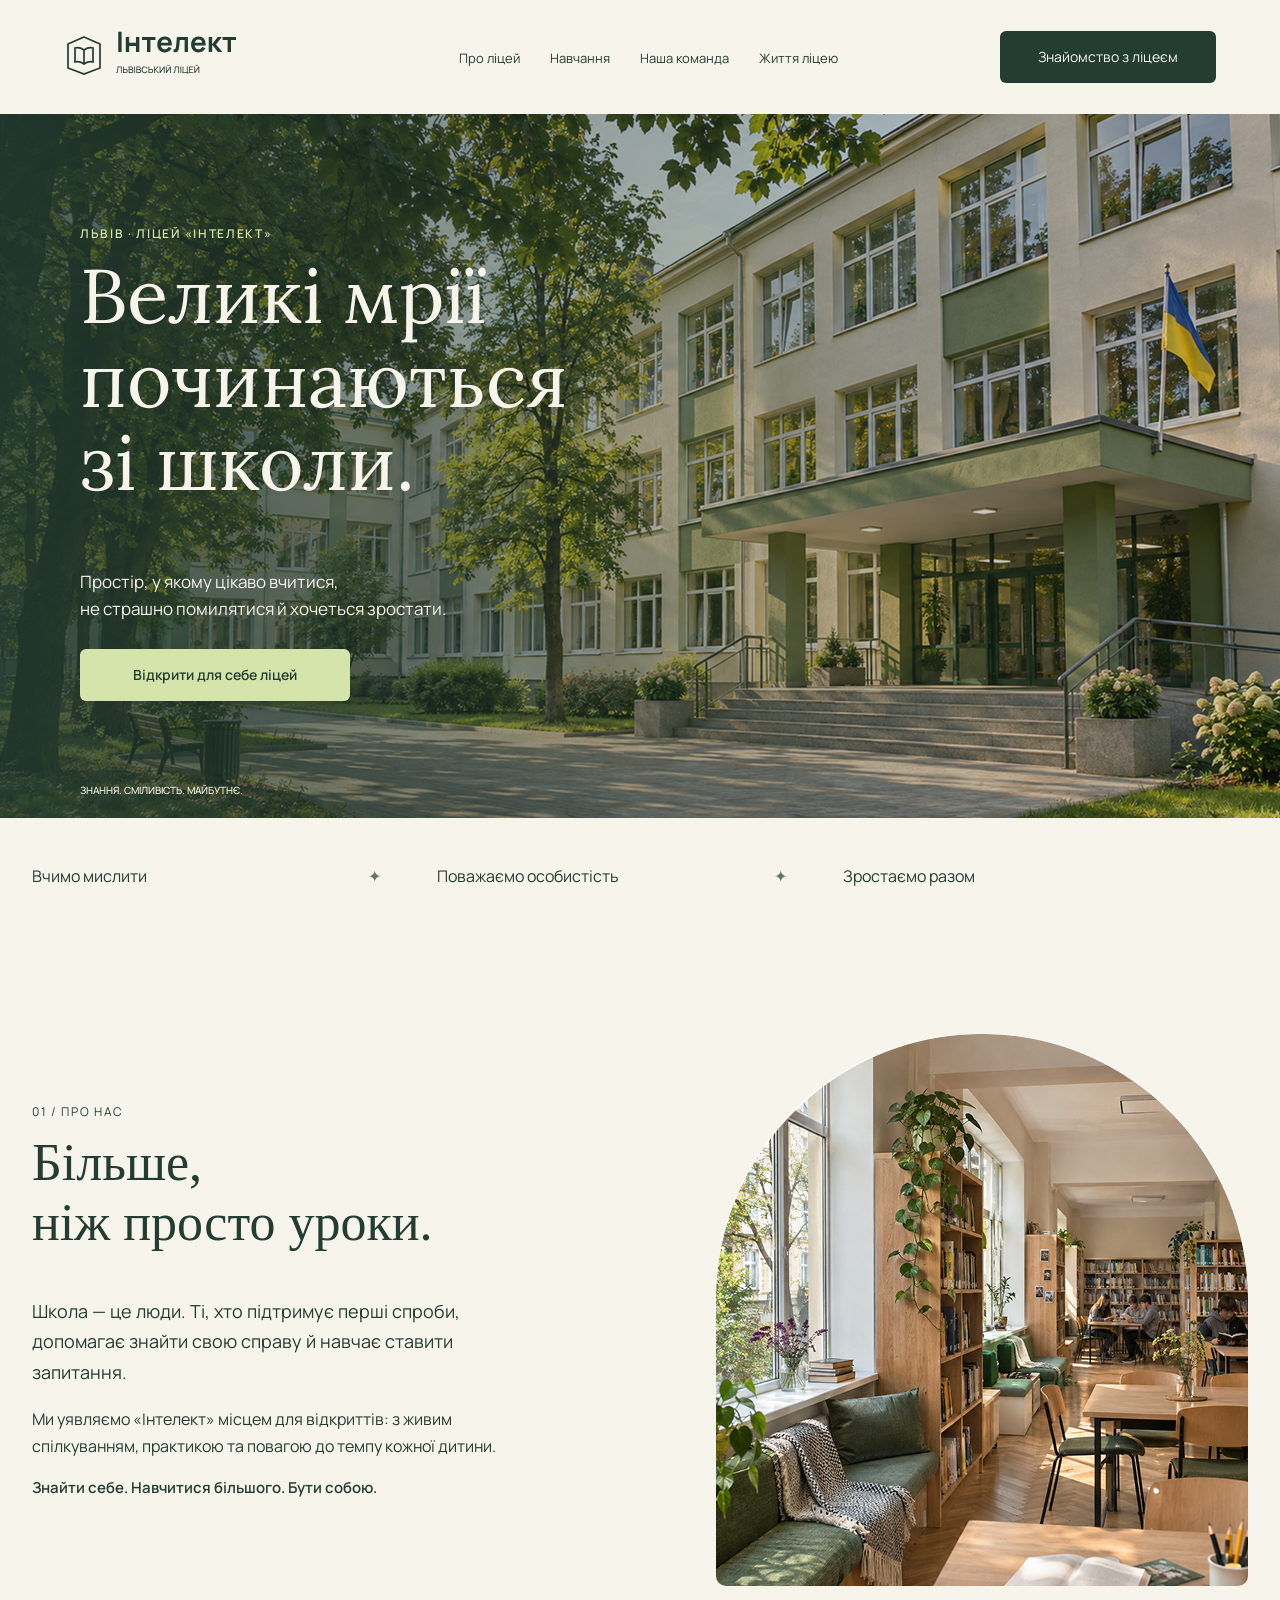
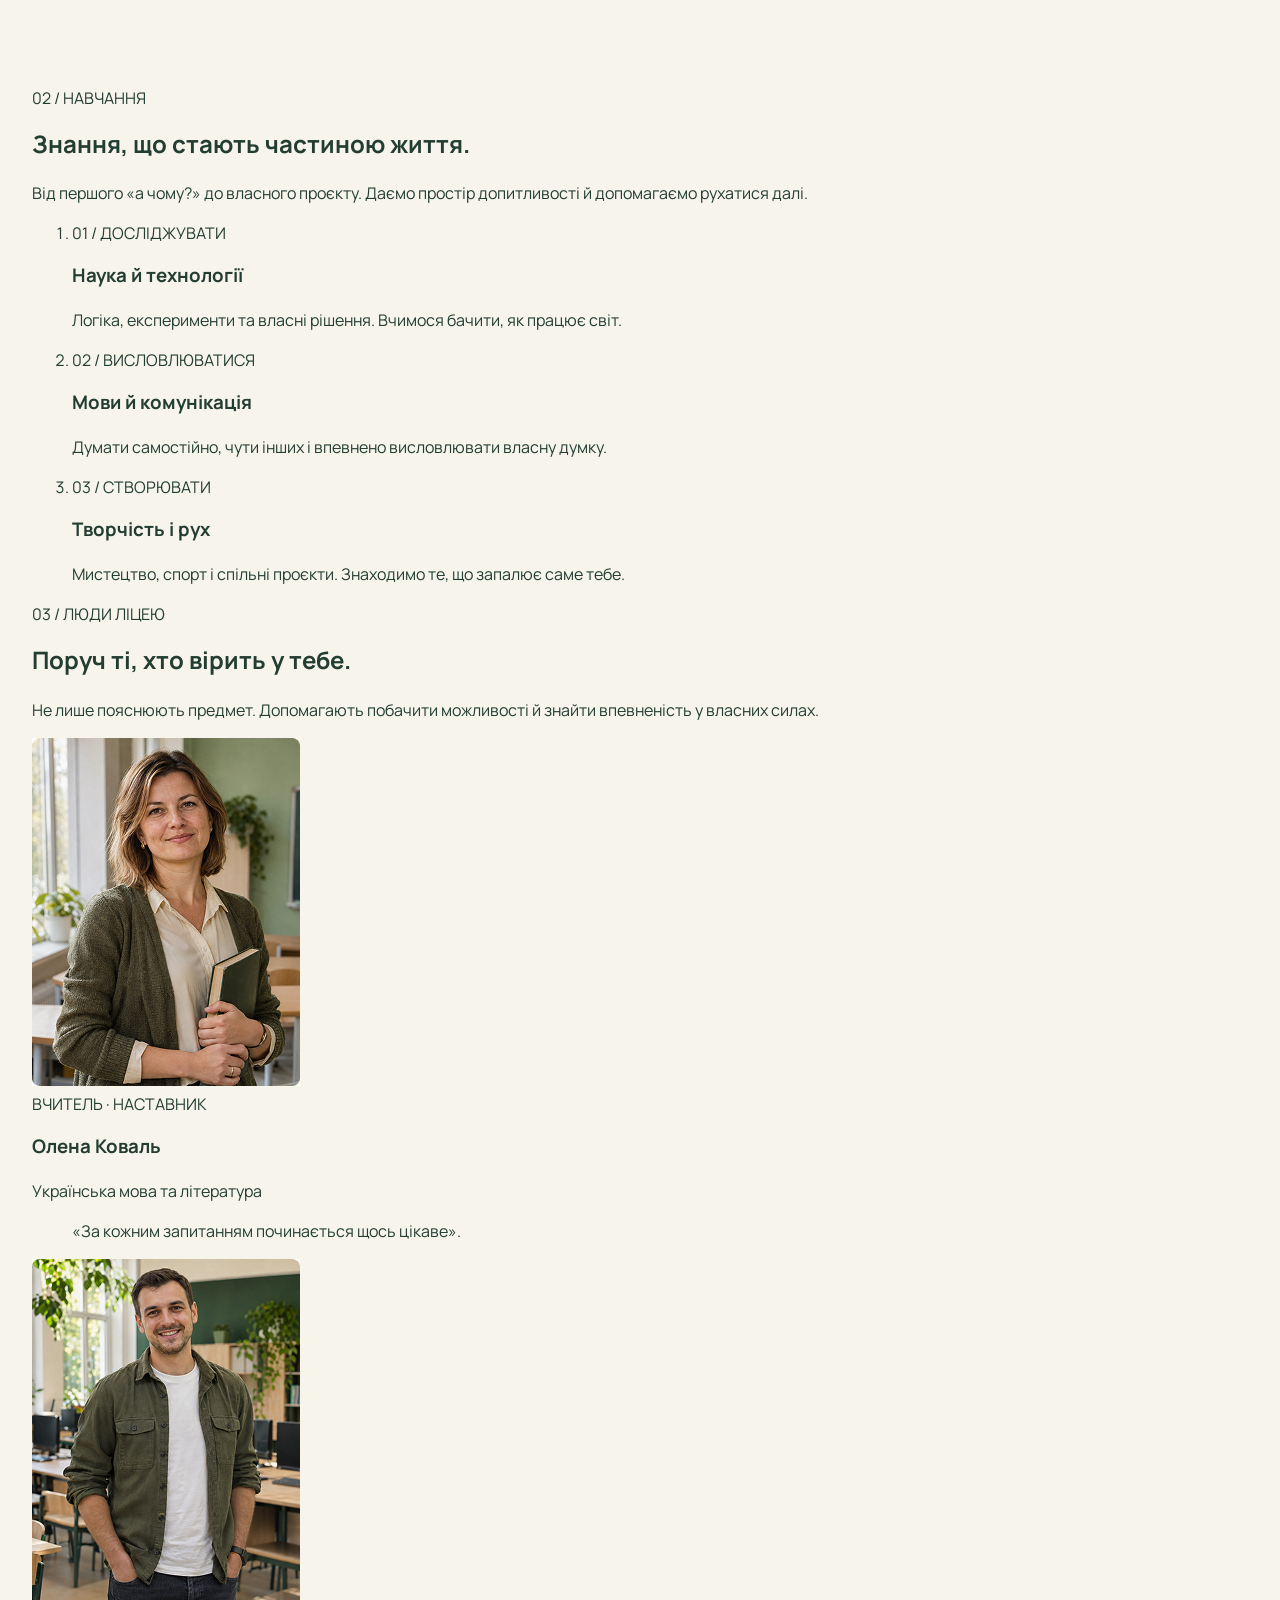
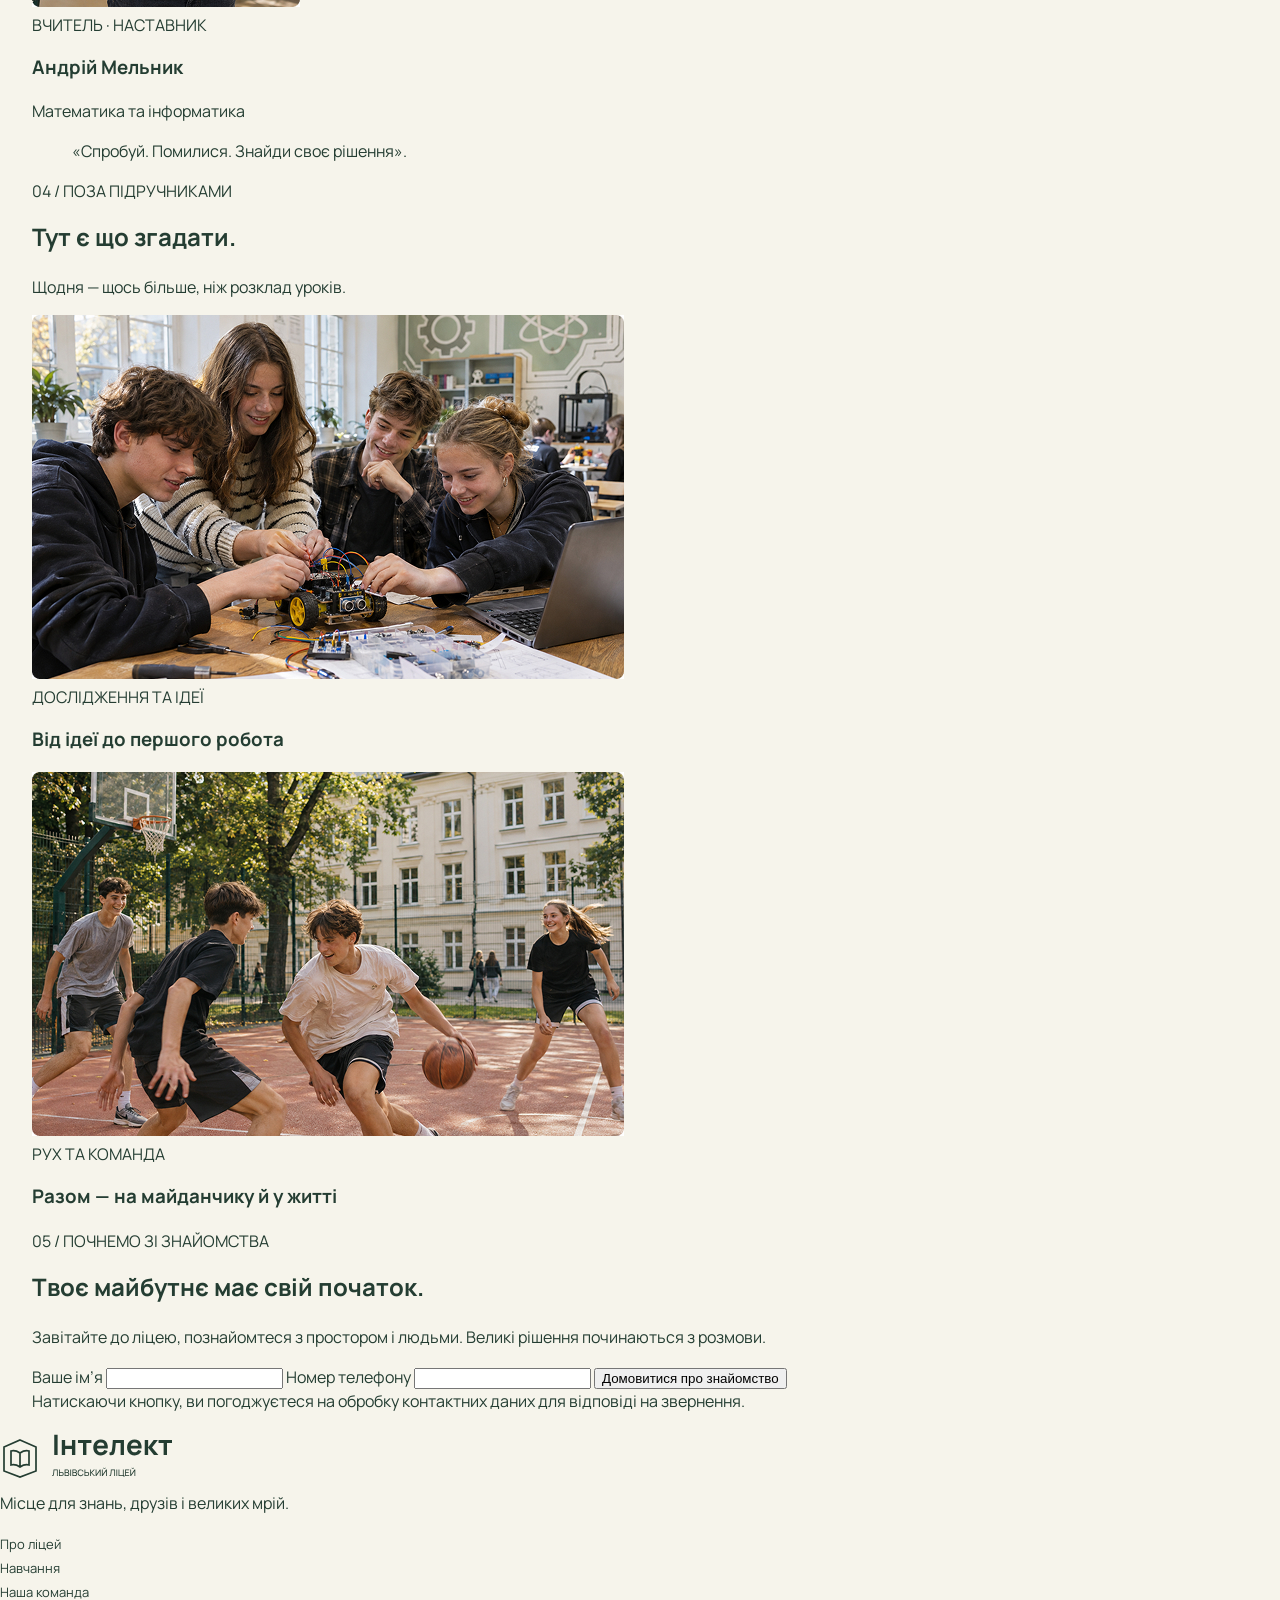
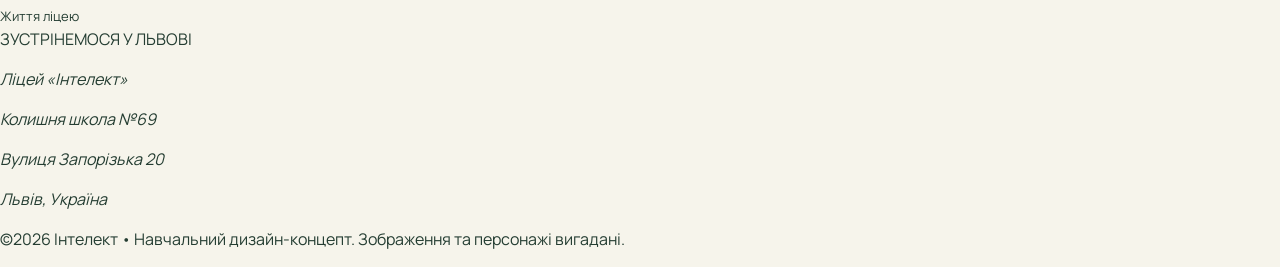
==== index.html @ 49a1be0d "section 3" ====
<!doctype html>
<html lang="uk">
  <head>
    <meta charset="UTF-8" />
    <meta name="viewport" content="width=device-width, initial-scale=1.0" />
    <title>Інтелект - Львівський Ліцей</title>
    <!-- Fonts -->
    <link rel="preconnect" href="https://fonts.googleapis.com" />
    <link rel="preconnect" href="https://fonts.gstatic.com" crossorigin />
    <link
      href="https://fonts.googleapis.com/css2?family=Lora:ital,wght@0,400..700;1,400..700&family=Manrope:wght@200..800&display=swap"
      rel="stylesheet"
    />
    <!-- Styles -->
    <link rel="stylesheet" href="styles.css" />
  </head>
  <body>
    <header>
      <div class="header-container">
        <a href="#top">
          <img
            class="header-logo"
            src="School.images/intelekt-logo.svg"
            alt="Ліцей «Інтелект» — на початок сторінки"
          />
        </a>
        <nav>
          <ul class="header-list-container">
            <li><a href="#about-section">Про ліцей</a></li>
            <li><a href="#study-section">Навчання</a></li>
            <li><a href="#team-section">Наша команда</a></li>
            <li><a href="#life-section">Життя ліцею</a></li>
          </ul>
        </nav>
        <a class="header-button" href="#meet-section">Знайомство з ліцеєм</a>
      </div>
    </header>
    <main>
      <section class="hero-section">
        <div class="container hero">
          <div class="hero-position">
            <p class="hero-adress-text">ЛЬВІВ · ЛІЦЕЙ «ІНТЕЛЕКТ»</p>
            <h1 class="hero-title">Великі мрії починаються зі школи.</h1>
            <p class="hero-about-text">Простір, у якому цікаво вчитися,</p>
            <p class="hero-about-text second">
              не страшно помилятися й хочеться зростати.
            </p>
            <a class="hero-section-button" href="#meet-section"
              >Відкрити для себе ліцей</a
            >
            <p class="last-hero-text">ЗНАННЯ. СМІЛИВІСТЬ. МАЙБУТНЄ.</p>
          </div>
        </div>
      </section>
      <section class="secondary-hidden-section">
        <div class="container">
          <h2 class="visually-hidden">Що ми робимо?</h2>
          <ul class="values-list">
            <li class="values-list-items">Вчимо мислити</li>
            <li class="values-list-items">Поважаємо особистість</li>
            <li class="values-list-items">Зростаємо разом</li>
          </ul>
        </div>
      </section>
      <section id="about-section">
        <div class="container about">
          <div class="about-section-text">
            <p class="about-paragraph">01 / ПРО НАС</p>
            <h2 class="about-header">
              Більше, <br />
              ніж просто уроки.
            </h2>
            <p class="about-text-school">
              Школа — це люди. Ті, хто підтримує перші спроби, допомагає знайти
              свою справу й навчає ставити запитання.
            </p>
            <p class="about-text-school open">
              Ми уявляємо «Інтелект» місцем для відкриттів: з живим
              спілкуванням, практикою та повагою до темпу кожної дитини.
            </p>
            <p class="about-text-school find">
              Знайти себе. Навчитися більшого. Бути собою.
            </p>
          </div>
          <img
            class="about-image"
            src="School.images/about.jpg"
            alt="Бібліотека школи з рослинами"
          />
        </div>
      </section>
      <section id="study-section">
        <div class="container">
          <p>02 / НАВЧАННЯ</p>
          <h2>Знання, що стають частиною життя.</h2>
          <p>
            Від першого «а чому?» до власного проєкту. Даємо простір
            допитливості й допомагаємо рухатися далі.
          </p>
          <ol>
            <li>
              <p>01 / ДОСЛІДЖУВАТИ</p>
              <h3>Наука й технології</h3>
              <p>
                Логіка, експерименти та власні рішення. Вчимося бачити, як
                працює світ.
              </p>
            </li>
            <li>
              <p>02 / ВИСЛОВЛЮВАТИСЯ</p>
              <h3>Мови й комунікація</h3>
              <p>
                Думати самостійно, чути інших і впевнено висловлювати власну
                думку.
              </p>
            </li>
            <li>
              <p>03 / СТВОРЮВАТИ</p>
              <h3>Творчість і рух</h3>
              <p>
                Мистецтво, спорт і спільні проєкти. Знаходимо те, що запалює
                саме тебе.
              </p>
            </li>
          </ol>
        </div>
      </section>
      <section id="team-section">
        <div class="container">
          <p>03 / ЛЮДИ ЛІЦЕЮ</p>
          <h2>Поруч ті, хто вірить у тебе.</h2>
          <p>
            Не лише пояснюють предмет. Допомагають побачити можливості й знайти
            впевненість у власних силах.
          </p>
          <ul>
            <li>
              <img
                src="School.images/teacher1.jpg"
                alt="Жінка вчителька з підручником в руках"
              />
              <p>ВЧИТЕЛЬ · НАСТАВНИК</p>
              <h3>Олена Коваль</h3>
              <p>Українська мова та література</p>
              <blockquote>
                <p>«За кожним запитанням починається щось цікаве».</p>
              </blockquote>
            </li>
            <li>
              <img
                src="School.images/teacher2.jpg"
                alt="Чоловік вчитель в зеленій кофті"
              />
              <p>ВЧИТЕЛЬ · НАСТАВНИК</p>
              <h3>Андрій Мельник</h3>
              <p>Математика та інформатика</p>
              <blockquote>
                <p>«Спробуй. Помилися. Знайди своє рішення».</p>
              </blockquote>
            </li>
          </ul>
        </div>
      </section>
      <section id="life-section">
        <div class="container">
          <p>04 / ПОЗА ПІДРУЧНИКАМИ</p>
          <h2>Тут є що згадати.</h2>
          <p>Щодня — щось більше, ніж розклад уроків.</p>
          <ul>
            <li>
              <img src="School.images/life.jpg" alt="Учні збирають робота" />
              <p>ДОСЛІДЖЕННЯ ТА ІДЕЇ</p>
              <h3>Від ідеї до першого робота</h3>
            </li>
            <li>
              <img
                src="School.images/sport.jpg"
                alt="Учні грають в баскетбол"
              />
              <p>РУХ ТА КОМАНДА</p>
              <h3>Разом — на майданчику й у житті</h3>
            </li>
          </ul>
        </div>
      </section>
      <section id="meet-section">
        <div class="container">
          <p>05 / ПОЧНЕМО ЗІ ЗНАЙОМСТВА</p>
          <h2>Твоє майбутнє має свій початок.</h2>
          <p>
            Завітайте до ліцею, познайомтеся з простором і людьми. Великі
            рішення починаються з розмови.
          </p>
          <form action="#">
            <label for="name">Ваше ім’я</label>
            <input
              type="text"
              id="name"
              name="name"
              autocomplete="name"
              required
            />
            <label for="phone">Номер телефону</label>
            <input
              type="tel"
              id="phone"
              name="phone"
              autocomplete="tel"
              required
            />
            <button type="submit">Домовитися про знайомство</button>
            <p>
              Натискаючи кнопку, ви погоджуєтеся на обробку контактних даних для
              відповіді на звернення.
            </p>
          </form>
        </div>
      </section>
    </main>
    <footer>
      <img src="School.images/intelekt-logo.svg" alt="Ліцей «Інтелект»" />
      <p>Місце для знань, друзів і великих мрій.</p>
      <nav>
        <ul>
          <li><a href="#about-section">Про ліцей</a></li>
          <li><a href="#study-section">Навчання</a></li>
          <li><a href="#team-section">Наша команда</a></li>
          <li><a href="#life-section">Життя ліцею</a></li>
        </ul>
      </nav>
      <p><span>ЗУСТРІНЕМОСЯ У ЛЬВОВІ</span></p>
      <address>
        <p>Ліцей «Інтелект»</p>
        <p>Колишня школа №69</p>
        <p>Вулиця Запорізька 20</p>
        <p>Львів, Україна</p>
      </address>
      <p>
        &copy;2026 Інтелект • Навчальний дизайн-концепт. Зображення та персонажі
        вигадані.
      </p>
    </footer>
  </body>
</html>
---- styles.css ----
:root {
  --color-main-light: #f6f4eb;
  --color-main-green: #243d32;
  --color-main-lime: #d5e4ab;
  --color-main-line: #d4d9cc;
  --color-secondary-text: #647167;
}
* {
  box-sizing: border-box;
}
body {
  background-color: var(--color-main-light);
  color: var(--color-main-green);
  font-family: Manrope, sans-serif;
  font-size: 16px;
  line-height: 1.5;
  margin: 0;
}

a {
  text-decoration: none;
  color: var(--color-main-green);
  font-size: 13px;
}
a:hover {
  color: var(--color-secondary-text);
}

.container {
  max-width: 1264px;
  margin: 0 auto;
  padding: 0 24px;
}
h1,
h2,
h3,
h4,
h5,
h6,
p {
  margin-top: 0;
}
/* Header */
ul {
  list-style-type: none;
  padding: 0;
  margin: 0;
}
.header-container {
  padding: 26px 64px;
  display: flex;
  justify-content: space-between;
  align-items: center;
}
.header-list-container {
  display: flex;
  gap: 30px;
  min-width: 430px;
  justify-content: center;
}
.header-button {
  display: inline-flex;
  align-items: center;
  justify-content: center;
  border-radius: 6px;
  background-color: var(--color-main-green);
  color: var(--color-main-light);
  padding: 15px 20px;
  font-size: 14px;
  font-family: Manrope, sans-serif;
  min-width: 216px;
  line-height: 1.57;
}
.header-button:hover {
  color: var(--color-main-light);
  background-color: var(--color-secondary-text);
}
.header-logo {
  min-width: 232px;
}
/* Hero section */
.hero {
  background-image:
    linear-gradient(
      to right,
      color-mix(in srgb, var(--color-main-green) 85%, transparent) 0%,
      color-mix(in srgb, var(--color-main-green) 45%, transparent) 45%,
      color-mix(in srgb, var(--color-main-green) 15%, transparent) 100%
    ),
    url(School.images/hero.jpg);

  max-width: 1376px;
  width: calc(100%-64px);
  margin: 0 auto;
  min-height: 704px;
  background-size: cover;
  background-position: center;
}
.hero-position {
  max-width: 690px;
  min-height: 465px;
  padding-left: 56px;
  padding-top: 112px;
}
.hero-adress-text {
  color: var(--color-main-lime);
  font-family: Manrope, sans-serif;
  line-height: 1.4;
  font-size: 12px;
  font-weight: 600;
  letter-spacing: 0.14em;
}
.hero-title {
  font-family: Lora, sans-serif;
  line-height: 1.1;
  font-size: 76px;
  color: var(--color-main-light);
  max-width: 550px;
  font-weight: 400;
}
.hero-about-text {
  color: var(--color-main-light);
  line-height: 1.6;
  font-weight: 400;
  font-size: 17px;
  padding-bottom: 0;
  margin-bottom: 0;
}
.hero-section-button {
  display: inline-flex;
  align-items: center;
  justify-content: center;
  color: var(--color-main-green);
  background-color: var(--color-main-lime);
  min-width: 270px;
  min-height: 52px;
  border-radius: 6px;
  font-weight: 600;
  line-height: 1.57;
  font-size: 14px;
  padding: 15px 20px;
}
.second {
  margin-bottom: 26px;
}
.last-hero-text {
  margin-top: 82px;
  line-height: 1.5;
  font-weight: 500;
  font-size: 10px;
  color: var(--color-main-light);
}
/* hiddens section */
.visually-hidden {
  position: absolute;
  width: 1px;
  height: 1px;
  margin: -1px;
  border: 0;
  padding: 0;
  clip: rect(0 0 0 0);
  overflow: hidden;
}
.values-list {
  display: flex;
  align-items: center;
  min-height: 116px;
}
.values-list-items {
  flex: 1;
  display: flex;
  align-items: center;
}

.values-list-items:not(:last-child)::after {
  content: "✦";
  margin-left: auto;
  margin-right: 56px;
  color: var(--color-secondary-text);
}
/* About section */
.about {
  display: flex;
  justify-content: space-between;
  min-height: 752px;
  align-items: center;
}
.about-header {
  line-height: 1.15;
  font-size: 52px;
  font-family: Lora sans-serif;
  font-weight: 400;
}
.about-paragraph {
  line-height: 1.41;
  letter-spacing: 0.14em;
  font-size: 12px;
  min-width: 500px;
}
.about-text-school {
  max-width: 510px;
  font-weight: 400;
  line-height: 1.7;
  font-size: 18px;
}
.open {
  font-size: 16px;
}
.find {
  font-weight: 600;
  line-height: 1.6;
  font-size: 15px;
}
.about-image {
  border-radius: 263px 263px 10px 10px;
}
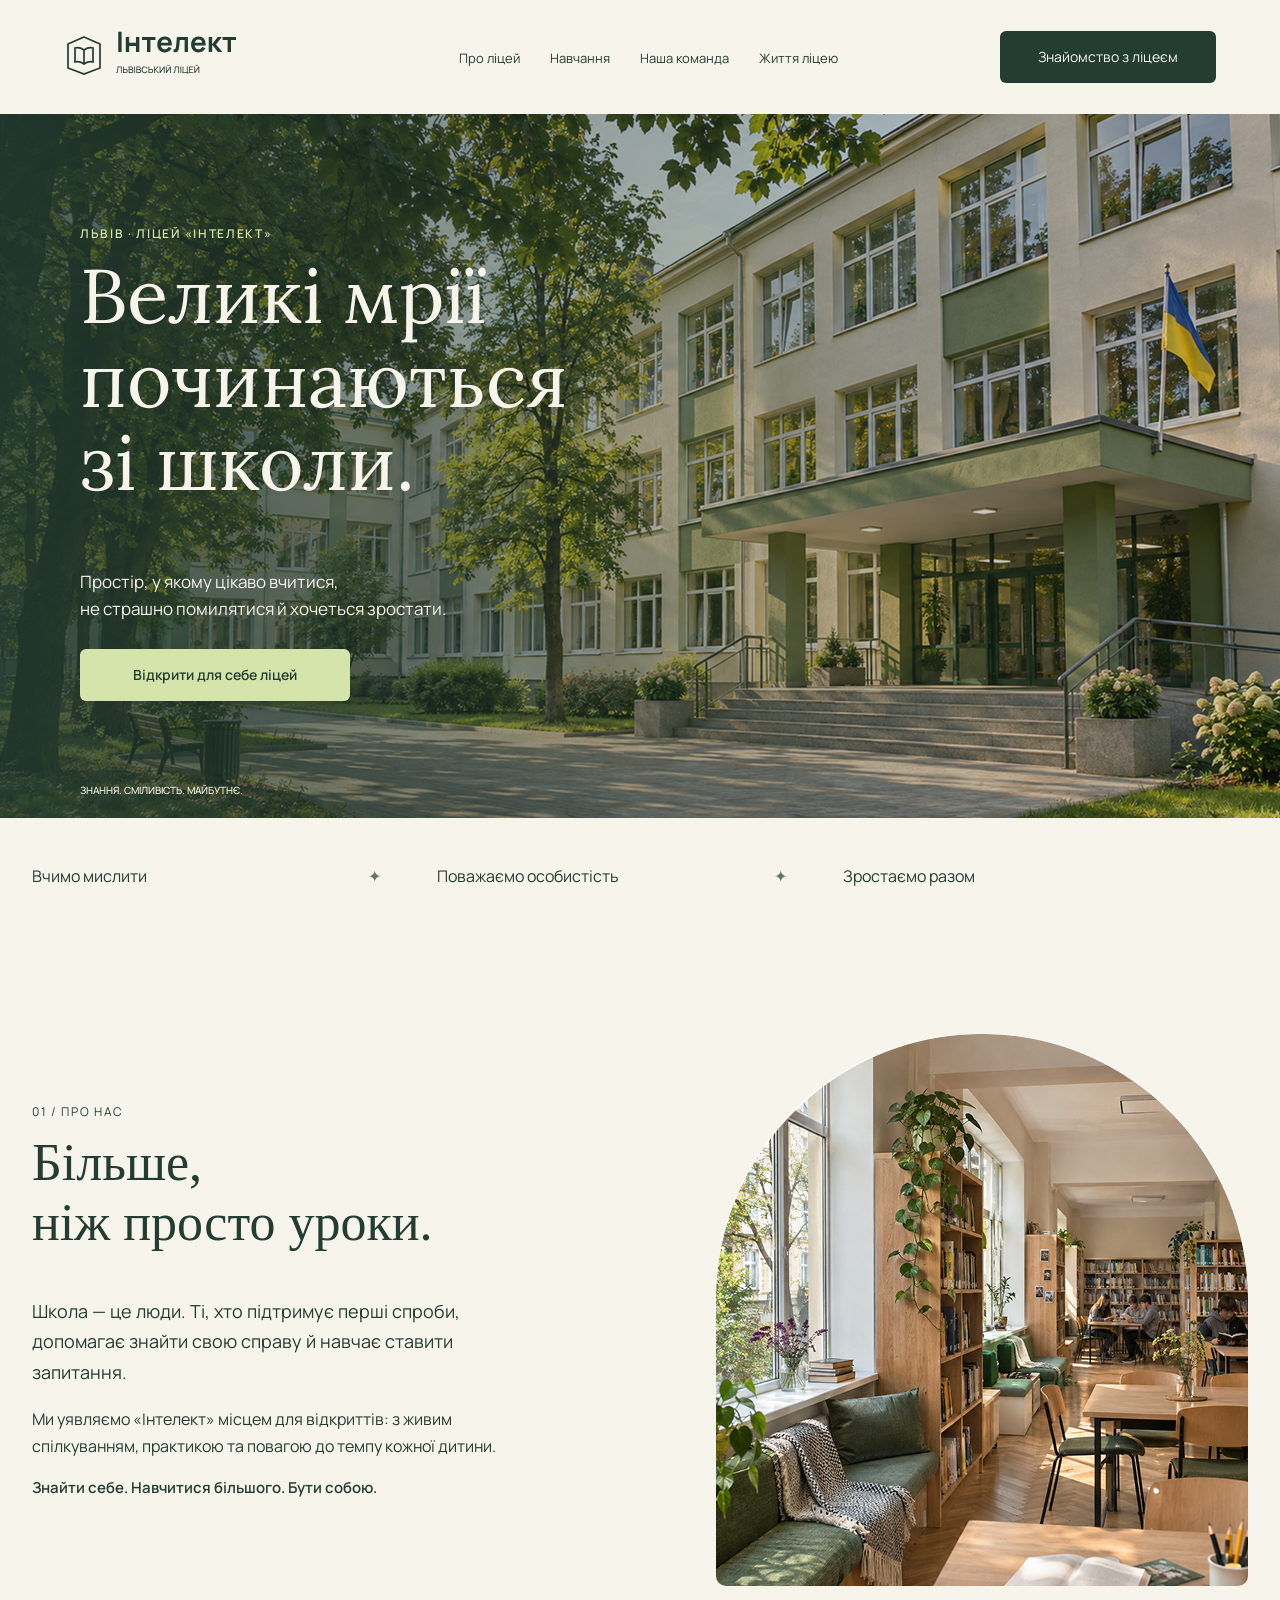
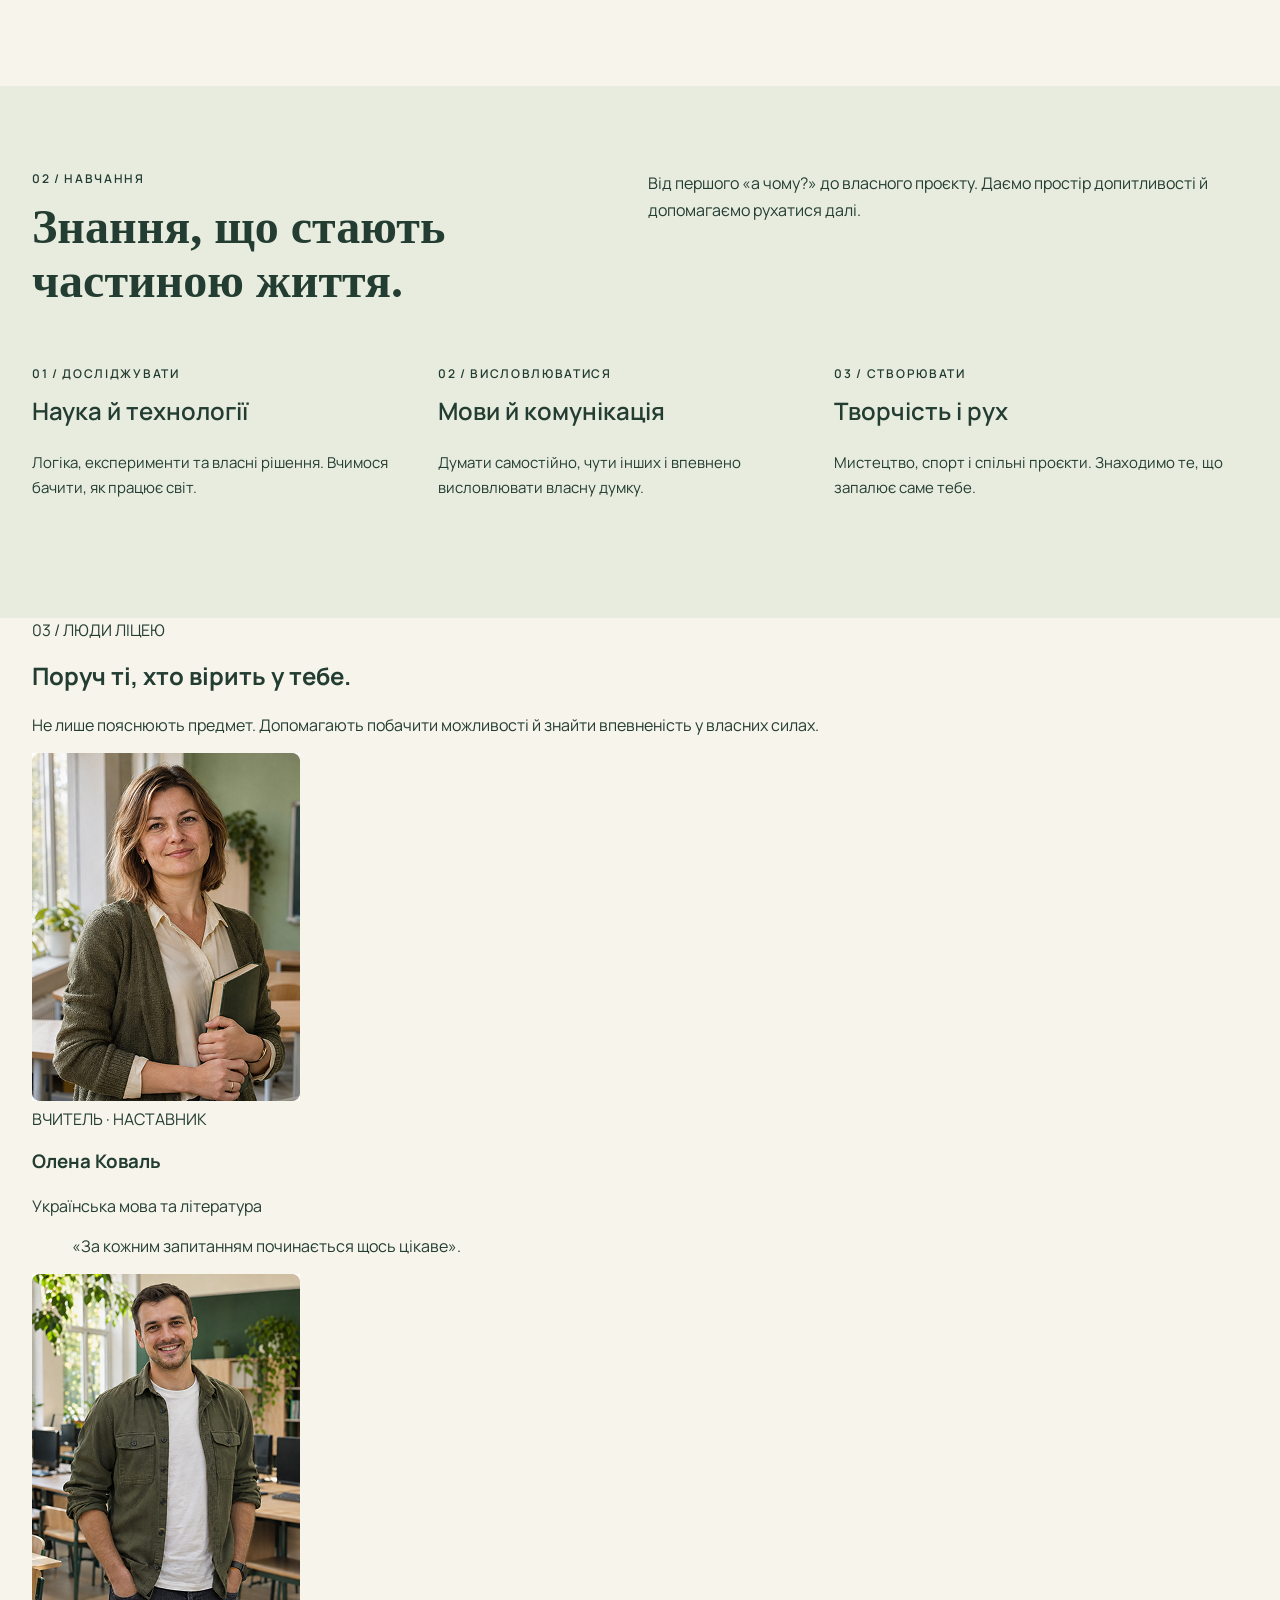
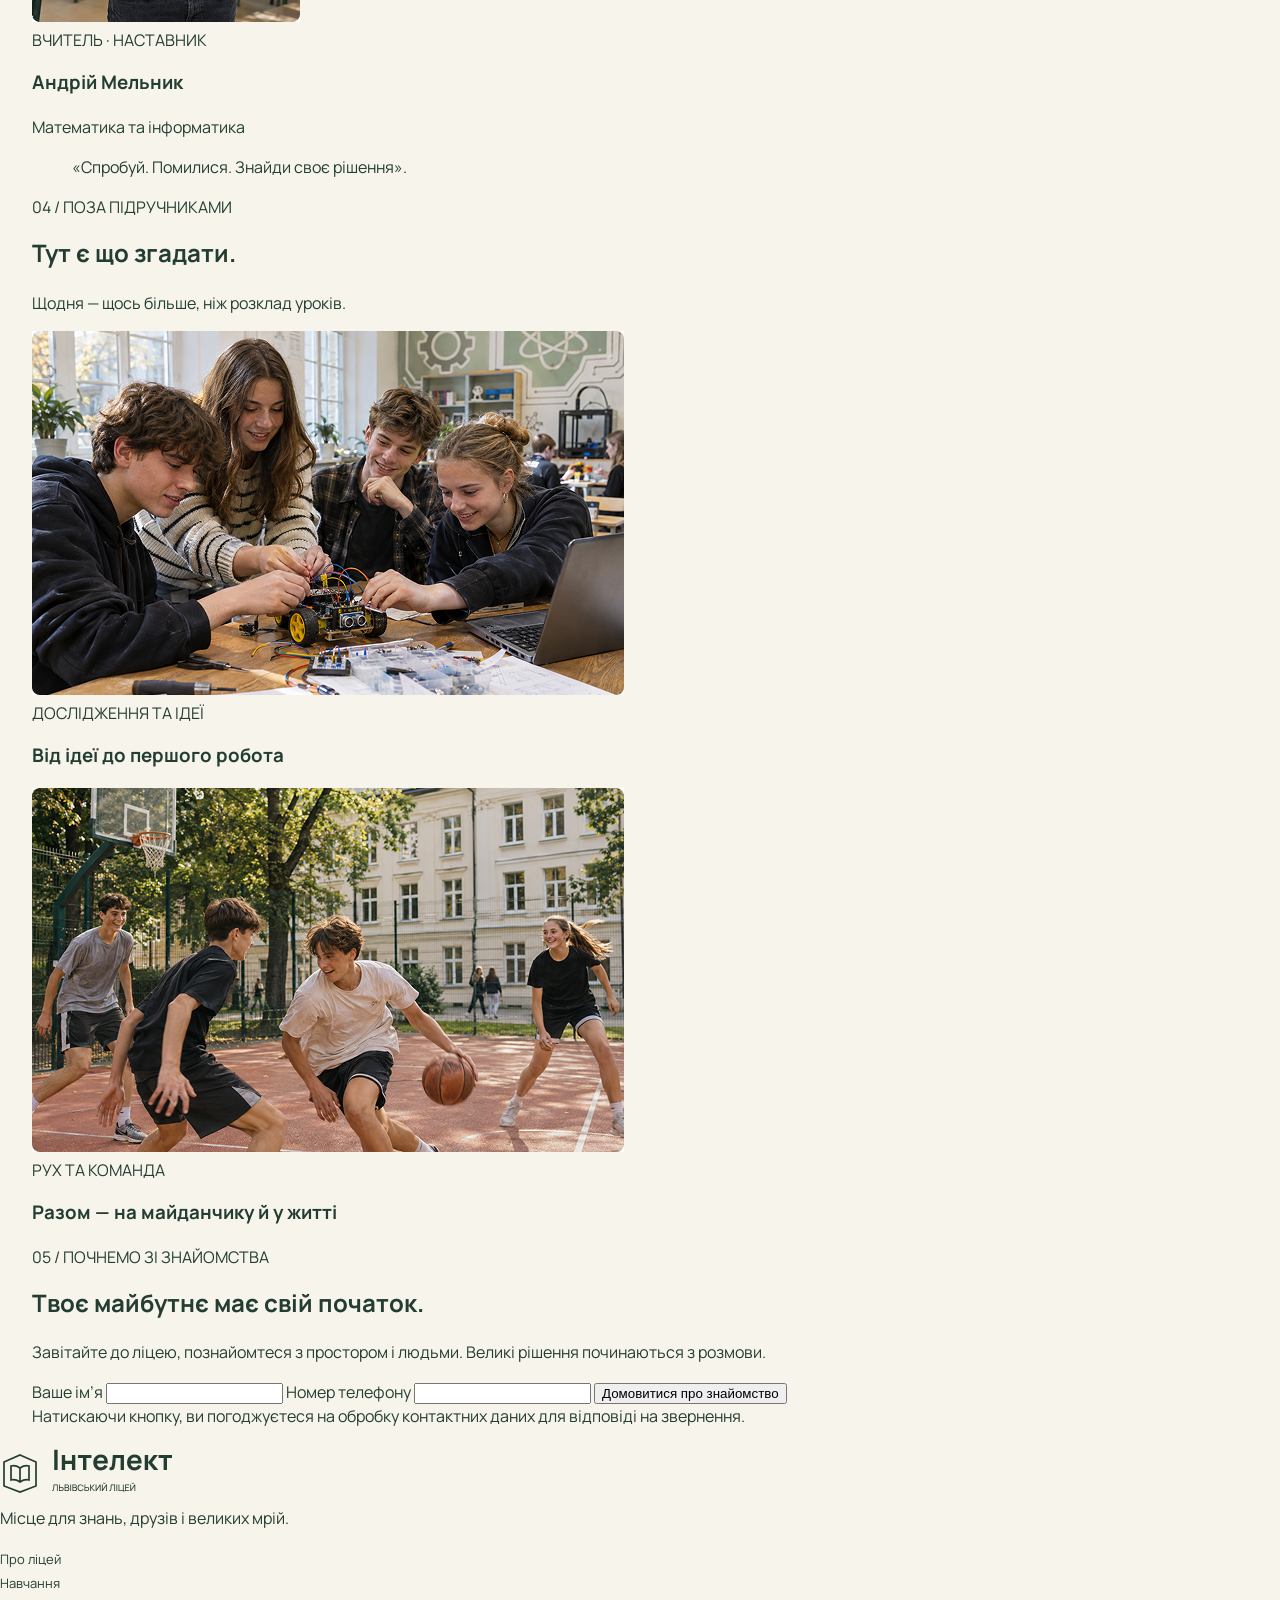
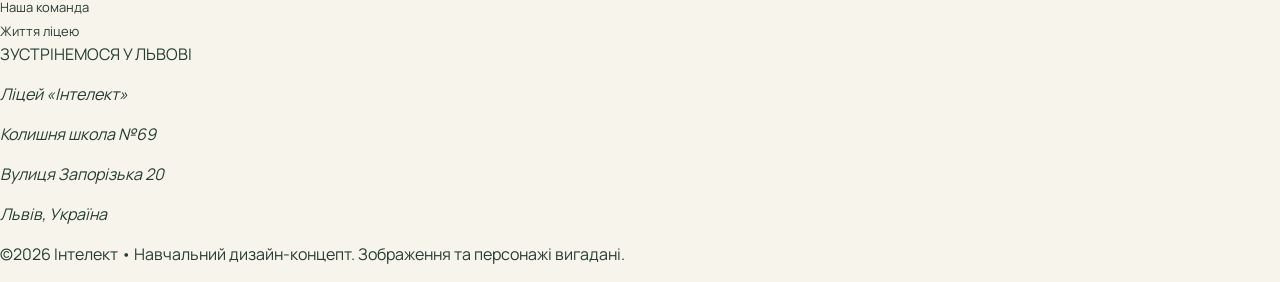
==== commit d89df023: "study section" ====
--- a/index.html
+++ b/index.html
@@ -90,39 +90,45 @@
         </div>
       </section>
       <section id="study-section">
-        <div class="container">
-          <p>02 / НАВЧАННЯ</p>
-          <h2>Знання, що стають частиною життя.</h2>
-          <p>
-            Від першого «а чому?» до власного проєкту. Даємо простір
-            допитливості й допомагаємо рухатися далі.
-          </p>
-          <ol>
-            <li>
-              <p>01 / ДОСЛІДЖУВАТИ</p>
-              <h3>Наука й технології</h3>
-              <p>
-                Логіка, експерименти та власні рішення. Вчимося бачити, як
-                працює світ.
+        <div class="study">
+          <div class="container">
+            <div class="section-head">
+              <div>
+                <p class="study-first-text">02 / НАВЧАННЯ</p>
+                <h2 class="study-header">Знання, що стають частиною життя.</h2>
+              </div>
+              <p class="study-first-why">
+                Від першого «а чому?» до власного проєкту. Даємо простір
+                допитливості й допомагаємо рухатися далі.
               </p>
-            </li>
-            <li>
-              <p>02 / ВИСЛОВЛЮВАТИСЯ</p>
-              <h3>Мови й комунікація</h3>
-              <p>
-                Думати самостійно, чути інших і впевнено висловлювати власну
-                думку.
-              </p>
-            </li>
-            <li>
-              <p>03 / СТВОРЮВАТИ</p>
-              <h3>Творчість і рух</h3>
-              <p>
-                Мистецтво, спорт і спільні проєкти. Знаходимо те, що запалює
-                саме тебе.
-              </p>
-            </li>
-          </ol>
+            </div>
+            <ol class="study-ol">
+              <li>
+                <p class="study-first-text">01 / ДОСЛІДЖУВАТИ</p>
+                <h3 class="study-second-header">Наука й технології</h3>
+                <p class="study-about-text">
+                  Логіка, експерименти та власні рішення. Вчимося бачити, як
+                  працює світ.
+                </p>
+              </li>
+              <li>
+                <p class="study-first-text">02 / ВИСЛОВЛЮВАТИСЯ</p>
+                <h3 class="study-second-header">Мови й комунікація</h3>
+                <p class="study-about-text">
+                  Думати самостійно, чути інших і впевнено висловлювати власну
+                  думку.
+                </p>
+              </li>
+              <li>
+                <p class="study-first-text">03 / СТВОРЮВАТИ</p>
+                <h3 class="study-second-header">Творчість і рух</h3>
+                <p class="study-about-text">
+                  Мистецтво, спорт і спільні проєкти. Знаходимо те, що запалює
+                  саме тебе.
+                </p>
+              </li>
+            </ol>
+          </div>
         </div>
       </section>
       <section id="team-section">
--- a/styles.css
+++ b/styles.css
@@ -214,3 +214,43 @@
 .about-image {
   border-radius: 263px 263px 10px 10px;
 }
+/* Study section */
+.study {
+  background-color: #e8ecdf;
+  min-height: 532px;
+}
+.study-header {
+  font-family: Lora sans-serif;
+  line-height: 1.14;
+  font-size: 48px;
+}
+.study-first-text {
+  line-height: 1.5;
+  font-size: 12px;
+  font-weight: 600;
+  letter-spacing: 0.14em;
+}
+.study-first-why {
+  line-height: 1.7;
+  font-size: 16px;
+  font-weight: 400;
+}
+.study-ol {
+  list-style-type: none;
+  display: flex;
+  padding: 0px 0px 92px 0px;
+}
+.study-second-header {
+  line-height: 1.3;
+  font-weight: 600;
+  font-size: 24px;
+}
+.study-about-text {
+  font-weight: 400;
+  font-size: 15px;
+  line-height: 1.7;
+}
+.section-head {
+  display: flex;
+  padding-top: 84px;
+}
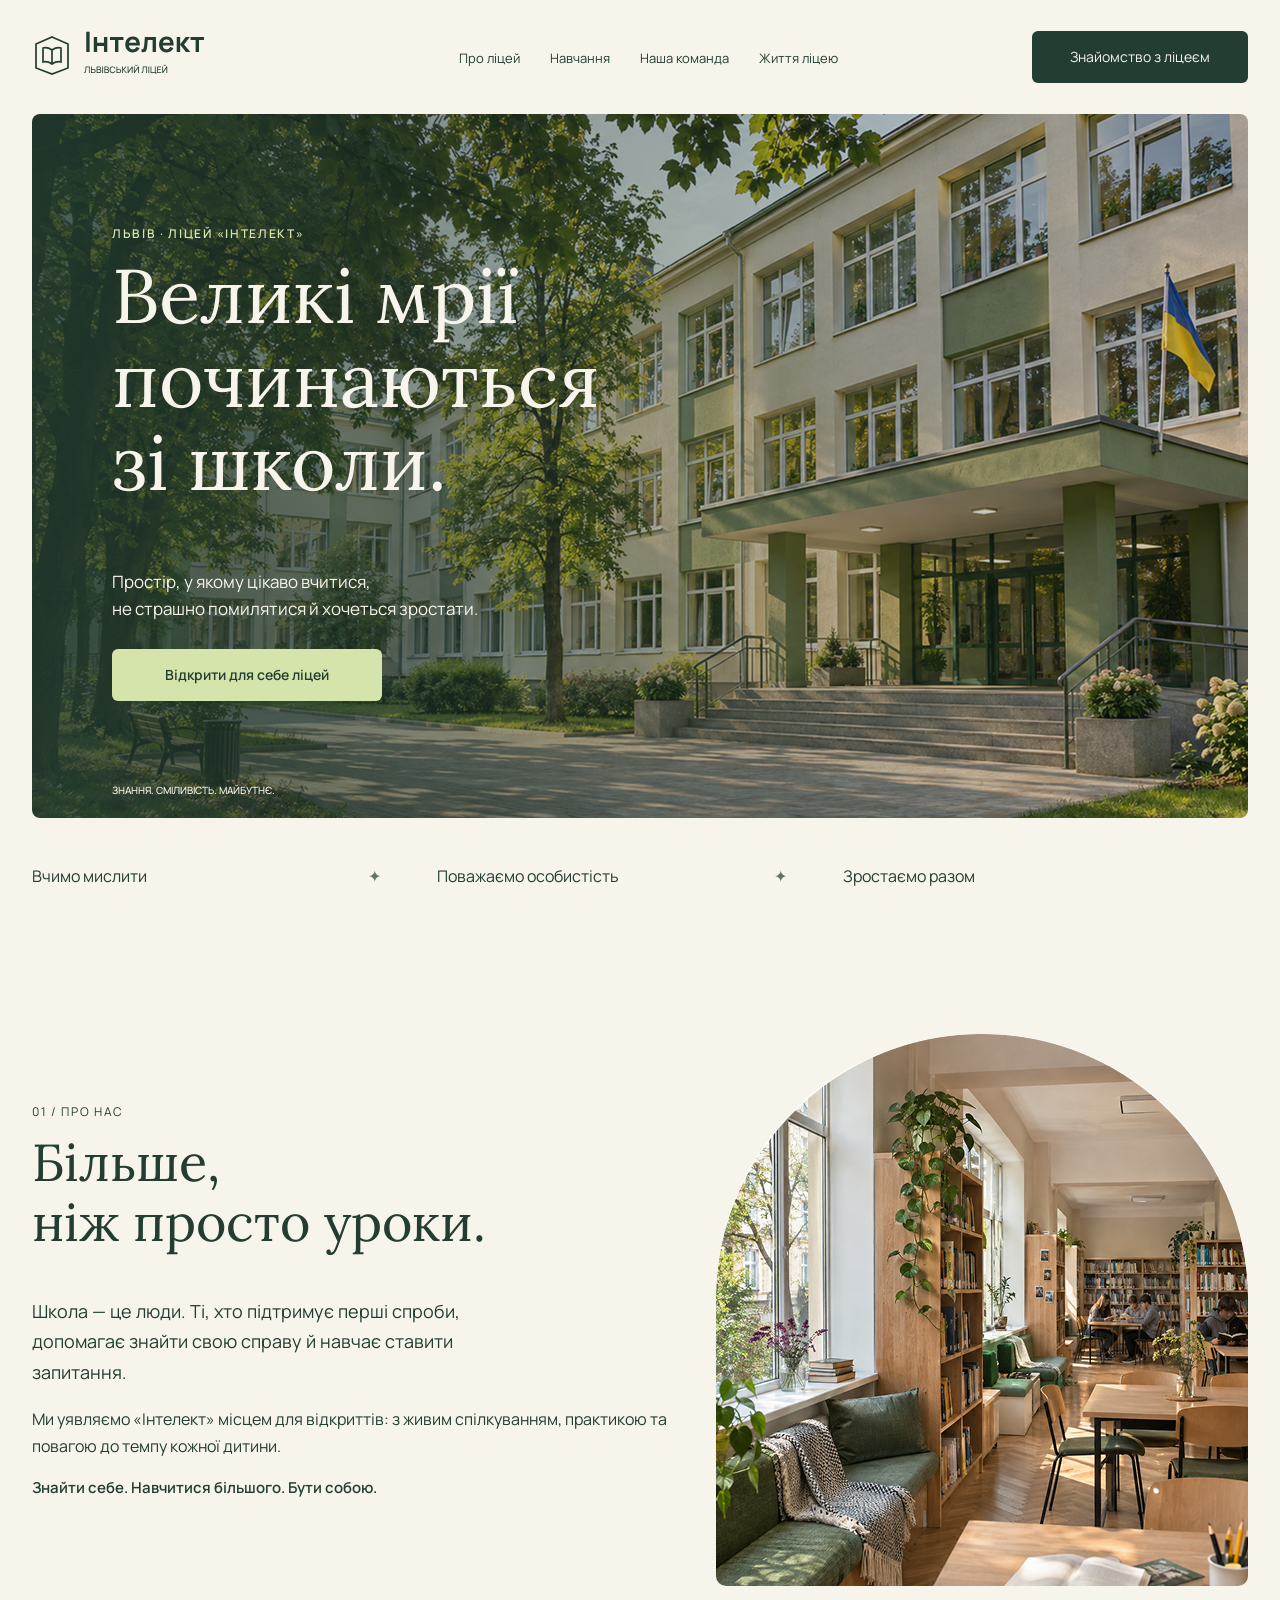
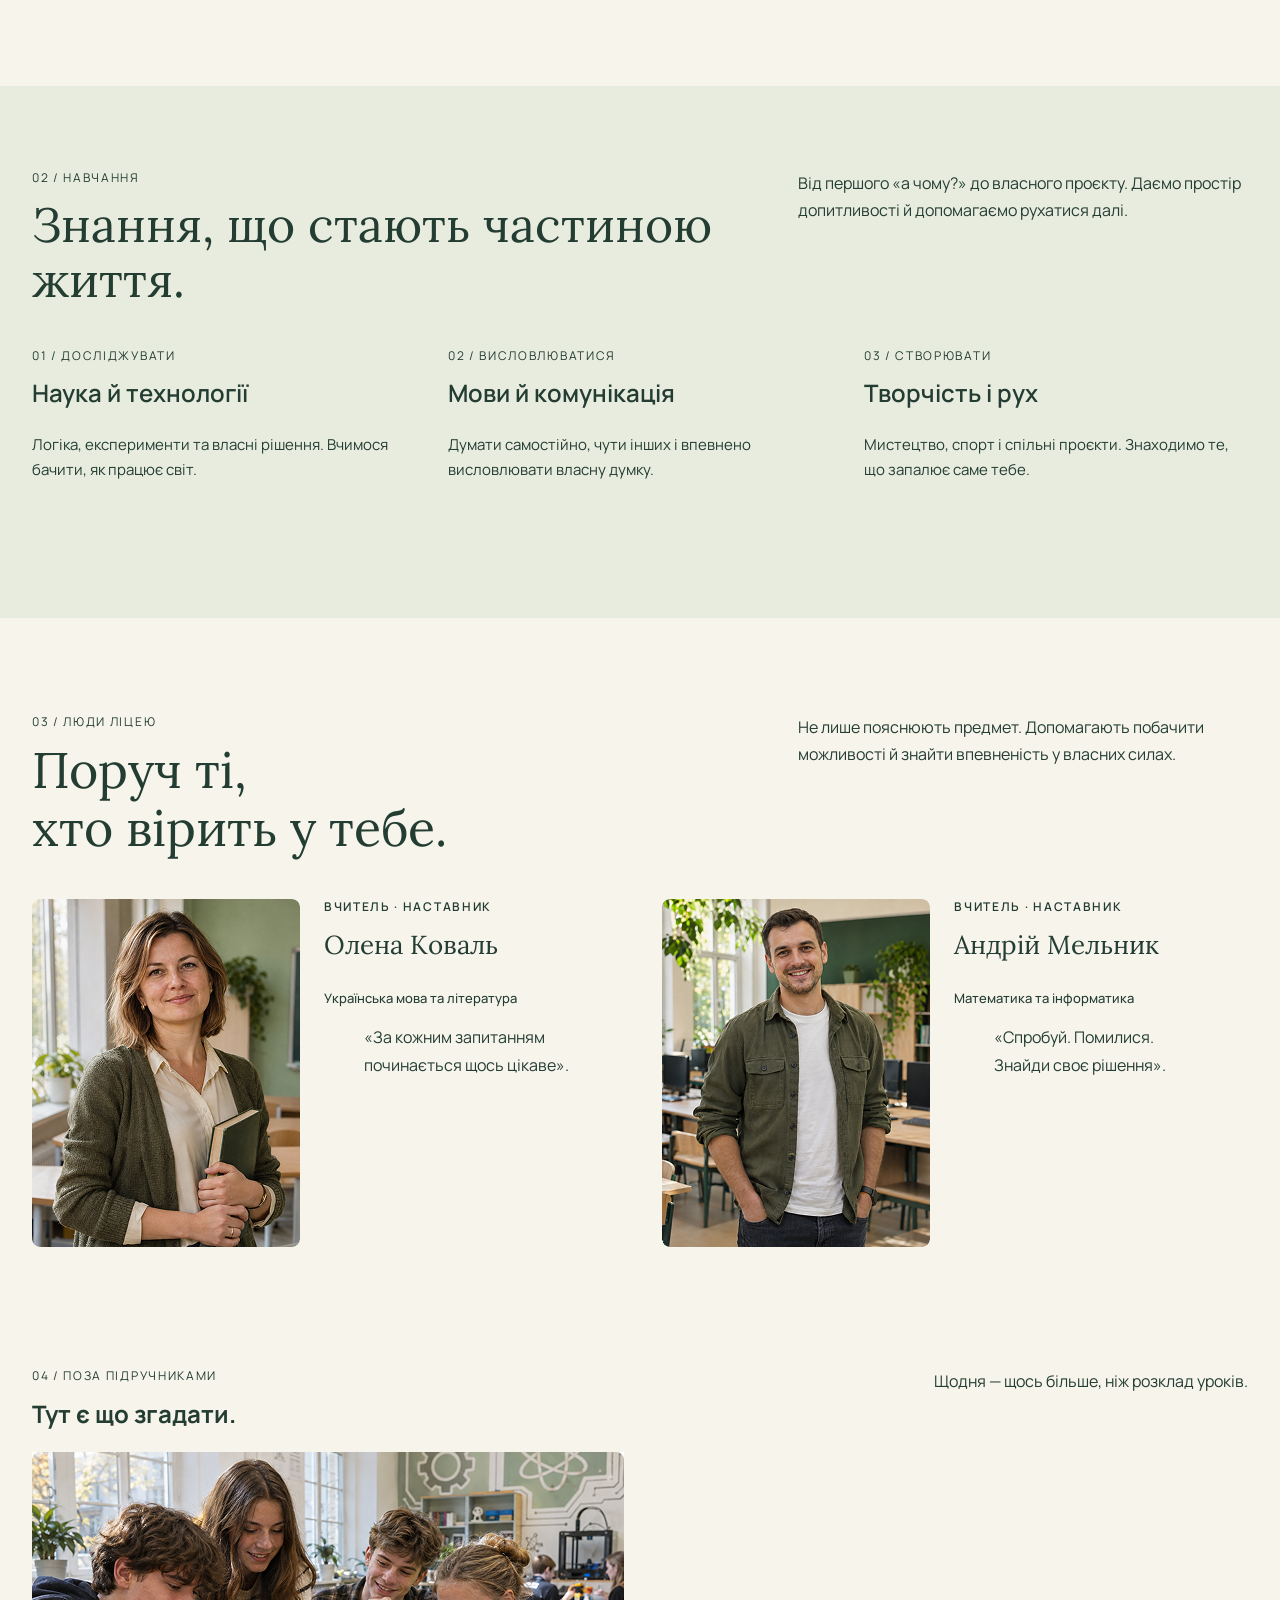
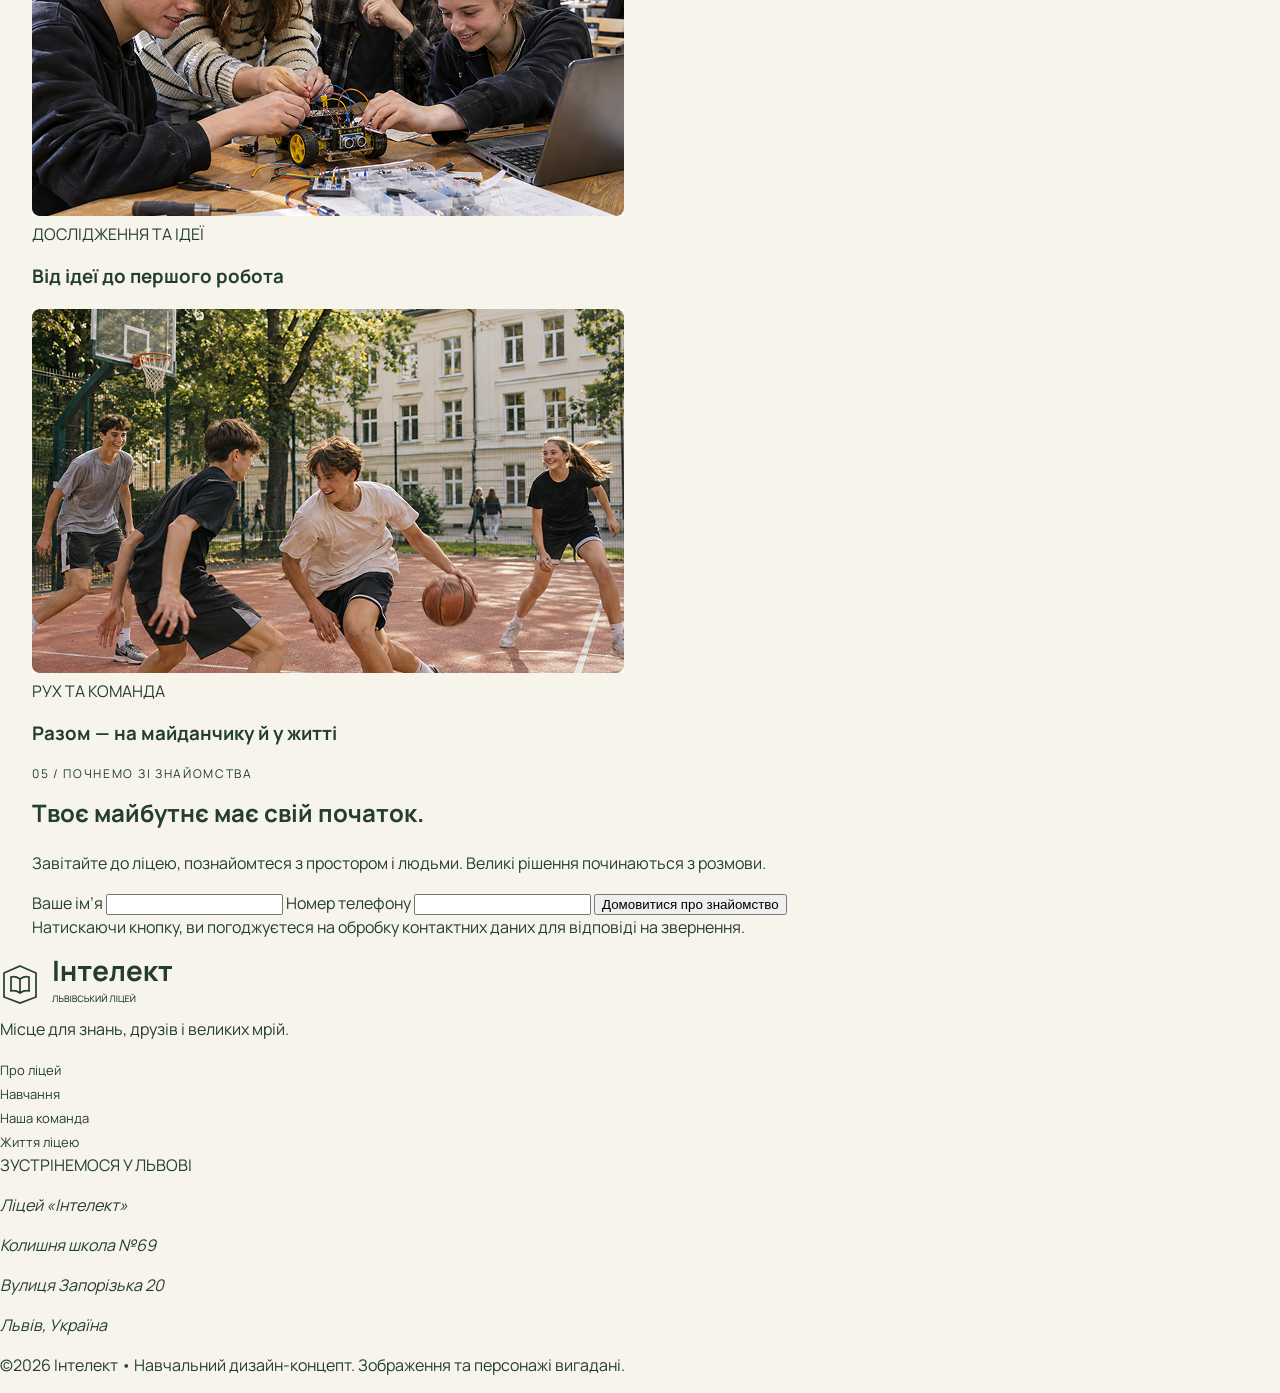
==== commit c531a3a3: "review and team section" ====
--- a/index.html
+++ b/index.html
@@ -16,7 +16,7 @@
   </head>
   <body>
     <header>
-      <div class="header-container">
+      <div class="container header-container">
         <a href="#top">
           <img
             class="header-logo"
@@ -35,23 +35,25 @@
         <a class="header-button" href="#meet-section">Знайомство з ліцеєм</a>
       </div>
     </header>
+
     <main>
       <section class="hero-section">
         <div class="container hero">
           <div class="hero-position">
-            <p class="hero-adress-text">ЛЬВІВ · ЛІЦЕЙ «ІНТЕЛЕКТ»</p>
+            <p class="hero-address-text">ЛЬВІВ · ЛІЦЕЙ «ІНТЕЛЕКТ»</p>
             <h1 class="hero-title">Великі мрії починаються зі школи.</h1>
-            <p class="hero-about-text">Простір, у якому цікаво вчитися,</p>
-            <p class="hero-about-text second">
+            <p class="hero-about-text">
+              Простір, у якому цікаво вчитися,<br />
               не страшно помилятися й хочеться зростати.
             </p>
-            <a class="hero-section-button" href="#meet-section"
-              >Відкрити для себе ліцей</a
-            >
+            <a class="hero-section-button" href="#meet-section">
+              Відкрити для себе ліцей
+            </a>
             <p class="last-hero-text">ЗНАННЯ. СМІЛИВІСТЬ. МАЙБУТНЄ.</p>
           </div>
         </div>
       </section>
+
       <section class="secondary-hidden-section">
         <div class="container">
           <h2 class="visually-hidden">Що ми робимо?</h2>
@@ -62,19 +64,20 @@
           </ul>
         </div>
       </section>
+
       <section id="about-section">
         <div class="container about">
           <div class="about-section-text">
-            <p class="about-paragraph">01 / ПРО НАС</p>
+            <p class="paragraph">01 / ПРО НАС</p>
             <h2 class="about-header">
-              Більше, <br />
+              Більше,<br />
               ніж просто уроки.
             </h2>
             <p class="about-text-school">
               Школа — це люди. Ті, хто підтримує перші спроби, допомагає знайти
               свою справу й навчає ставити запитання.
             </p>
-            <p class="about-text-school open">
+            <p class="second-paragraph">
               Ми уявляємо «Інтелект» місцем для відкриттів: з живим
               спілкуванням, практикою та повагою до темпу кожної дитини.
             </p>
@@ -89,89 +92,113 @@
           />
         </div>
       </section>
-      <section id="study-section">
-        <div class="study">
-          <div class="container">
-            <div class="section-head">
-              <div>
-                <p class="study-first-text">02 / НАВЧАННЯ</p>
-                <h2 class="study-header">Знання, що стають частиною життя.</h2>
-              </div>
-              <p class="study-first-why">
-                Від першого «а чому?» до власного проєкту. Даємо простір
-                допитливості й допомагаємо рухатися далі.
+
+      <section id="study-section" class="study">
+        <div class="container">
+          <div class="section-head">
+            <div class="section-head-title">
+              <p class="paragraph">02 / НАВЧАННЯ</p>
+              <h2 class="study-header">Знання, що стають частиною життя.</h2>
+            </div>
+            <p class="second-paragraph section-head-text">
+              Від першого «а чому?» до власного проєкту. Даємо простір
+              допитливості й допомагаємо рухатися далі.
+            </p>
+          </div>
+          <ol class="study-ol">
+            <li>
+              <p class="paragraph">01 / ДОСЛІДЖУВАТИ</p>
+              <h3 class="study-second-header">Наука й технології</h3>
+              <p class="study-about-text">
+                Логіка, експерименти та власні рішення. Вчимося бачити, як
+                працює світ.
               </p>
+            </li>
+            <li>
+              <p class="paragraph">02 / ВИСЛОВЛЮВАТИСЯ</p>
+              <h3 class="study-second-header">Мови й комунікація</h3>
+              <p class="study-about-text">
+                Думати самостійно, чути інших і впевнено висловлювати власну
+                думку.
+              </p>
+            </li>
+            <li>
+              <p class="paragraph">03 / СТВОРЮВАТИ</p>
+              <h3 class="study-second-header">Творчість і рух</h3>
+              <p class="study-about-text">
+                Мистецтво, спорт і спільні проєкти. Знаходимо те, що запалює
+                саме тебе.
+              </p>
+            </li>
+          </ol>
+        </div>
+      </section>
+
+      <section id="team-section">
+        <div class="container team">
+          <div class="section-head">
+            <div class="section-head-title">
+              <p class="paragraph">03 / ЛЮДИ ЛІЦЕЮ</p>
+              <h2 class="team-header">
+                Поруч ті,<br />
+                хто вірить у тебе.
+              </h2>
             </div>
-            <ol class="study-ol">
-              <li>
-                <p class="study-first-text">01 / ДОСЛІДЖУВАТИ</p>
-                <h3 class="study-second-header">Наука й технології</h3>
-                <p class="study-about-text">
-                  Логіка, експерименти та власні рішення. Вчимося бачити, як
-                  працює світ.
-                </p>
-              </li>
-              <li>
-                <p class="study-first-text">02 / ВИСЛОВЛЮВАТИСЯ</p>
-                <h3 class="study-second-header">Мови й комунікація</h3>
-                <p class="study-about-text">
-                  Думати самостійно, чути інших і впевнено висловлювати власну
-                  думку.
-                </p>
-              </li>
-              <li>
-                <p class="study-first-text">03 / СТВОРЮВАТИ</p>
-                <h3 class="study-second-header">Творчість і рух</h3>
-                <p class="study-about-text">
-                  Мистецтво, спорт і спільні проєкти. Знаходимо те, що запалює
-                  саме тебе.
-                </p>
-              </li>
-            </ol>
-          </div>
-        </div>
-      </section>
-      <section id="team-section">
-        <div class="container">
-          <p>03 / ЛЮДИ ЛІЦЕЮ</p>
-          <h2>Поруч ті, хто вірить у тебе.</h2>
-          <p>
-            Не лише пояснюють предмет. Допомагають побачити можливості й знайти
-            впевненість у власних силах.
-          </p>
-          <ul>
-            <li>
+            <p class="second-paragraph section-head-text">
+              Не лише пояснюють предмет. Допомагають побачити можливості й
+              знайти впевненість у власних силах.
+            </p>
+          </div>
+          <ul class="team-section-cards">
+            <li class="team-section-cards-text">
               <img
+                class="team-photo"
                 src="School.images/teacher1.jpg"
                 alt="Жінка вчителька з підручником в руках"
               />
-              <p>ВЧИТЕЛЬ · НАСТАВНИК</p>
-              <h3>Олена Коваль</h3>
-              <p>Українська мова та література</p>
-              <blockquote>
-                <p>«За кожним запитанням починається щось цікаве».</p>
-              </blockquote>
-            </li>
-            <li>
+              <div>
+                <p class="team-about">ВЧИТЕЛЬ · НАСТАВНИК</p>
+                <h3 class="team-name">Олена Коваль</h3>
+                <p class="team-subject">Українська мова та література</p>
+                <blockquote>
+                  <p class="team-blockquote">
+                    «За кожним запитанням починається щось цікаве».
+                  </p>
+                </blockquote>
+              </div>
+            </li>
+            <li class="team-section-cards-text">
               <img
+                class="team-photo"
                 src="School.images/teacher2.jpg"
                 alt="Чоловік вчитель в зеленій кофті"
               />
-              <p>ВЧИТЕЛЬ · НАСТАВНИК</p>
-              <h3>Андрій Мельник</h3>
-              <p>Математика та інформатика</p>
-              <blockquote>
-                <p>«Спробуй. Помилися. Знайди своє рішення».</p>
-              </blockquote>
-            </li>
-          </ul>
-        </div>
-      </section>
+              <div>
+                <p class="team-about">ВЧИТЕЛЬ · НАСТАВНИК</p>
+                <h3 class="team-name">Андрій Мельник</h3>
+                <p class="team-subject">Математика та інформатика</p>
+                <blockquote>
+                  <p class="team-blockquote">
+                    «Спробуй. Помилися. Знайди своє рішення».
+                  </p>
+                </blockquote>
+              </div>
+            </li>
+          </ul>
+        </div>
+      </section>
+
       <section id="life-section">
         <div class="container">
-          <p>04 / ПОЗА ПІДРУЧНИКАМИ</p>
-          <h2>Тут є що згадати.</h2>
-          <p>Щодня — щось більше, ніж розклад уроків.</p>
+          <div class="section-head">
+            <div class="section-head-title">
+              <p class="paragraph">04 / ПОЗА ПІДРУЧНИКАМИ</p>
+              <h2>Тут є що згадати.</h2>
+            </div>
+            <p class="second-paragraph section-head-text">
+              Щодня — щось більше, ніж розклад уроків.
+            </p>
+          </div>
           <ul>
             <li>
               <img src="School.images/life.jpg" alt="Учні збирають робота" />
@@ -189,9 +216,10 @@
           </ul>
         </div>
       </section>
+
       <section id="meet-section">
         <div class="container">
-          <p>05 / ПОЧНЕМО ЗІ ЗНАЙОМСТВА</p>
+          <p class="paragraph">05 / ПОЧНЕМО ЗІ ЗНАЙОМСТВА</p>
           <h2>Твоє майбутнє має свій початок.</h2>
           <p>
             Завітайте до ліцею, познайомтеся з простором і людьми. Великі
@@ -223,6 +251,7 @@
         </div>
       </section>
     </main>
+
     <footer>
       <img src="School.images/intelekt-logo.svg" alt="Ліцей «Інтелект»" />
       <p>Місце для знань, друзів і великих мрій.</p>
--- a/styles.css
+++ b/styles.css
@@ -4,10 +4,15 @@
   --color-main-lime: #d5e4ab;
   --color-main-line: #d4d9cc;
   --color-secondary-text: #647167;
-}
+  --color-study-bg: #e8ecdf;
+}
+
+/* Base */
 * {
   box-sizing: border-box;
-}
+  /* outline: 1px solid red; */
+}
+
 body {
   background-color: var(--color-main-light);
   color: var(--color-main-green);
@@ -17,20 +22,6 @@
   margin: 0;
 }
 
-a {
-  text-decoration: none;
-  color: var(--color-main-green);
-  font-size: 13px;
-}
-a:hover {
-  color: var(--color-secondary-text);
-}
-
-.container {
-  max-width: 1264px;
-  margin: 0 auto;
-  padding: 0 24px;
-}
 h1,
 h2,
 h3,
@@ -40,117 +31,35 @@
 p {
   margin-top: 0;
 }
-/* Header */
-ul {
+
+ul,
+ol {
   list-style-type: none;
   padding: 0;
   margin: 0;
 }
-.header-container {
-  padding: 26px 64px;
-  display: flex;
-  justify-content: space-between;
-  align-items: center;
-}
-.header-list-container {
-  display: flex;
-  gap: 30px;
-  min-width: 430px;
-  justify-content: center;
-}
-.header-button {
-  display: inline-flex;
-  align-items: center;
-  justify-content: center;
-  border-radius: 6px;
-  background-color: var(--color-main-green);
-  color: var(--color-main-light);
-  padding: 15px 20px;
-  font-size: 14px;
-  font-family: Manrope, sans-serif;
-  min-width: 216px;
-  line-height: 1.57;
-}
-.header-button:hover {
-  color: var(--color-main-light);
-  background-color: var(--color-secondary-text);
-}
-.header-logo {
-  min-width: 232px;
-}
-/* Hero section */
-.hero {
-  background-image:
-    linear-gradient(
-      to right,
-      color-mix(in srgb, var(--color-main-green) 85%, transparent) 0%,
-      color-mix(in srgb, var(--color-main-green) 45%, transparent) 45%,
-      color-mix(in srgb, var(--color-main-green) 15%, transparent) 100%
-    ),
-    url(School.images/hero.jpg);
-
-  max-width: 1376px;
-  width: calc(100%-64px);
+
+img {
+  max-width: 100%;
+  height: auto;
+}
+
+a {
+  text-decoration: none;
+  color: var(--color-main-green);
+  font-size: 13px;
+}
+
+a:hover {
+  color: var(--color-secondary-text);
+}
+
+.container {
+  max-width: 1264px;
   margin: 0 auto;
-  min-height: 704px;
-  background-size: cover;
-  background-position: center;
-}
-.hero-position {
-  max-width: 690px;
-  min-height: 465px;
-  padding-left: 56px;
-  padding-top: 112px;
-}
-.hero-adress-text {
-  color: var(--color-main-lime);
-  font-family: Manrope, sans-serif;
-  line-height: 1.4;
-  font-size: 12px;
-  font-weight: 600;
-  letter-spacing: 0.14em;
-}
-.hero-title {
-  font-family: Lora, sans-serif;
-  line-height: 1.1;
-  font-size: 76px;
-  color: var(--color-main-light);
-  max-width: 550px;
-  font-weight: 400;
-}
-.hero-about-text {
-  color: var(--color-main-light);
-  line-height: 1.6;
-  font-weight: 400;
-  font-size: 17px;
-  padding-bottom: 0;
-  margin-bottom: 0;
-}
-.hero-section-button {
-  display: inline-flex;
-  align-items: center;
-  justify-content: center;
-  color: var(--color-main-green);
-  background-color: var(--color-main-lime);
-  min-width: 270px;
-  min-height: 52px;
-  border-radius: 6px;
-  font-weight: 600;
-  line-height: 1.57;
-  font-size: 14px;
-  padding: 15px 20px;
-}
-.second {
-  margin-bottom: 26px;
-}
-.last-hero-text {
-  margin-top: 82px;
-  line-height: 1.5;
-  font-weight: 500;
-  font-size: 10px;
-  color: var(--color-main-light);
-}
-/* hiddens section */
+  padding: 0 24px;
+}
+
 .visually-hidden {
   position: absolute;
   width: 1px;
@@ -160,12 +69,150 @@
   padding: 0;
   clip: rect(0 0 0 0);
   overflow: hidden;
-}
+  white-space: nowrap;
+}
+
+/* Shared text */
+.paragraph {
+  line-height: 1.41;
+  letter-spacing: 0.14em;
+  font-size: 12px;
+}
+
+.second-paragraph {
+  line-height: 1.7;
+  font-size: 16px;
+  font-weight: 400;
+}
+
+/* Section head: title left, text right */
+.section-head {
+  display: flex;
+  justify-content: space-between;
+  align-items: flex-start;
+}
+
+.section-head-text {
+  max-width: 450px;
+}
+
+/* Header */
+.header-container {
+  padding-top: 26px;
+  padding-bottom: 26px;
+  display: flex;
+  justify-content: space-between;
+  align-items: center;
+}
+
+.header-logo {
+  width: 232px;
+}
+
+.header-list-container {
+  display: flex;
+  gap: 30px;
+}
+
+.header-button {
+  display: inline-flex;
+  align-items: center;
+  justify-content: center;
+  min-width: 216px;
+  padding: 15px 20px;
+  border-radius: 6px;
+  background-color: var(--color-main-green);
+  color: var(--color-main-light);
+  font-size: 14px;
+  line-height: 1.57;
+}
+
+.header-button:hover {
+  color: var(--color-main-light);
+  background-color: var(--color-secondary-text);
+}
+
+/* Hero */
+.hero {
+  max-width: 1376px;
+  width: calc(100% - 64px);
+  min-height: 704px;
+  margin: 0 auto;
+  border-radius: 8px;
+  background-image:
+    linear-gradient(
+      to right,
+      color-mix(in srgb, var(--color-main-green) 85%, transparent) 0%,
+      color-mix(in srgb, var(--color-main-green) 45%, transparent) 45%,
+      color-mix(in srgb, var(--color-main-green) 15%, transparent) 100%
+    ),
+    url(School.images/hero.jpg);
+  background-size: cover;
+  background-position: center;
+}
+
+.hero-position {
+  max-width: 690px;
+  min-height: 465px;
+  padding-left: 56px;
+  padding-top: 112px;
+}
+
+.hero-address-text {
+  color: var(--color-main-lime);
+  line-height: 1.4;
+  font-size: 12px;
+  font-weight: 600;
+  letter-spacing: 0.14em;
+}
+
+.hero-title {
+  max-width: 550px;
+  font-family: Lora, serif;
+  font-size: 76px;
+  font-weight: 400;
+  line-height: 1.1;
+  color: var(--color-main-light);
+}
+
+.hero-about-text {
+  margin-bottom: 26px;
+  color: var(--color-main-light);
+  font-size: 17px;
+  font-weight: 400;
+  line-height: 1.6;
+}
+
+.hero-section-button {
+  display: inline-flex;
+  align-items: center;
+  justify-content: center;
+  min-width: 270px;
+  min-height: 52px;
+  padding: 15px 20px;
+  border-radius: 6px;
+  background-color: var(--color-main-lime);
+  color: var(--color-main-green);
+  font-size: 14px;
+  font-weight: 600;
+  line-height: 1.57;
+}
+
+.last-hero-text {
+  margin-top: 82px;
+  color: var(--color-main-light);
+  font-size: 10px;
+  font-weight: 500;
+  line-height: 1.5;
+}
+
+/* Values strip */
 .values-list {
   display: flex;
   align-items: center;
   min-height: 116px;
 }
+
 .values-list-items {
   flex: 1;
   display: flex;
@@ -178,79 +225,119 @@
   margin-right: 56px;
   color: var(--color-secondary-text);
 }
-/* About section */
+
+/* About */
 .about {
   display: flex;
   justify-content: space-between;
+  align-items: center;
   min-height: 752px;
-  align-items: center;
-}
+}
+
 .about-header {
+  font-family: Lora, serif;
+  font-size: 52px;
+  font-weight: 400;
   line-height: 1.15;
-  font-size: 52px;
-  font-family: Lora sans-serif;
-  font-weight: 400;
-}
-.about-paragraph {
+}
+
+.about-text-school {
+  max-width: 510px;
+  font-size: 18px;
+  font-weight: 400;
+  line-height: 1.7;
+}
+
+.find {
+  font-size: 15px;
+  font-weight: 600;
+  line-height: 1.6;
+}
+
+.about-image {
+  border-radius: 263px 263px 10px 10px;
+}
+
+/* Study */
+.study {
+  min-height: 532px;
+  padding-top: 84px;
+  padding-bottom: 92px;
+  background-color: var(--color-study-bg);
+}
+
+.study-header {
+  font-family: Lora, serif;
+  font-size: 48px;
+  font-weight: 400;
+  line-height: 1.14;
+}
+
+.study-ol {
+  display: flex;
+  gap: 32px;
+  align-items: flex-start;
+}
+
+.study-ol li {
+  flex: 1;
+}
+
+.study-second-header {
+  font-size: 24px;
+  font-weight: 600;
+  line-height: 1.3;
+}
+
+.study-about-text {
+  font-size: 15px;
+  font-weight: 400;
+  line-height: 1.7;
+}
+
+/* Team */
+.team {
+  min-height: 750px;
+  padding-top: 96px;
+}
+
+.team-header {
+  font-family: Lora, serif;
+  font-size: 50px;
+  font-weight: 400;
+  line-height: 1.15;
+}
+
+.team-photo {
+  border-radius: 8px;
+}
+.team-section-cards {
+  display: flex;
+  justify-content: space-between;
+}
+.team-section-cards-text {
+  display: flex;
+  gap: 24px;
+}
+.team-about {
   line-height: 1.41;
+  font-weight: 600;
   letter-spacing: 0.14em;
   font-size: 12px;
-  min-width: 500px;
-}
-.about-text-school {
-  max-width: 510px;
-  font-weight: 400;
-  line-height: 1.7;
-  font-size: 18px;
-}
-.open {
-  font-size: 16px;
-}
-.find {
-  font-weight: 600;
+}
+.team-name {
+  line-height: 1.3;
+  font-size: 26px;
+  font-family: lora, serif;
+  font-weight: 400;
+}
+.team-subject {
+  font-weight: 500;
+  font-size: 13px;
   line-height: 1.6;
-  font-size: 15px;
-}
-.about-image {
-  border-radius: 263px 263px 10px 10px;
-}
-/* Study section */
-.study {
-  background-color: #e8ecdf;
-  min-height: 532px;
-}
-.study-header {
-  font-family: Lora sans-serif;
-  line-height: 1.14;
-  font-size: 48px;
-}
-.study-first-text {
-  line-height: 1.5;
-  font-size: 12px;
-  font-weight: 600;
-  letter-spacing: 0.14em;
-}
-.study-first-why {
+}
+.team-blockquote {
   line-height: 1.7;
   font-size: 16px;
   font-weight: 400;
 }
-.study-ol {
-  list-style-type: none;
-  display: flex;
-  padding: 0px 0px 92px 0px;
-}
-.study-second-header {
-  line-height: 1.3;
-  font-weight: 600;
-  font-size: 24px;
-}
-.study-about-text {
-  font-weight: 400;
-  font-size: 15px;
-  line-height: 1.7;
-}
-.section-head {
-  display: flex;
-  padding-top: 84px;
-}
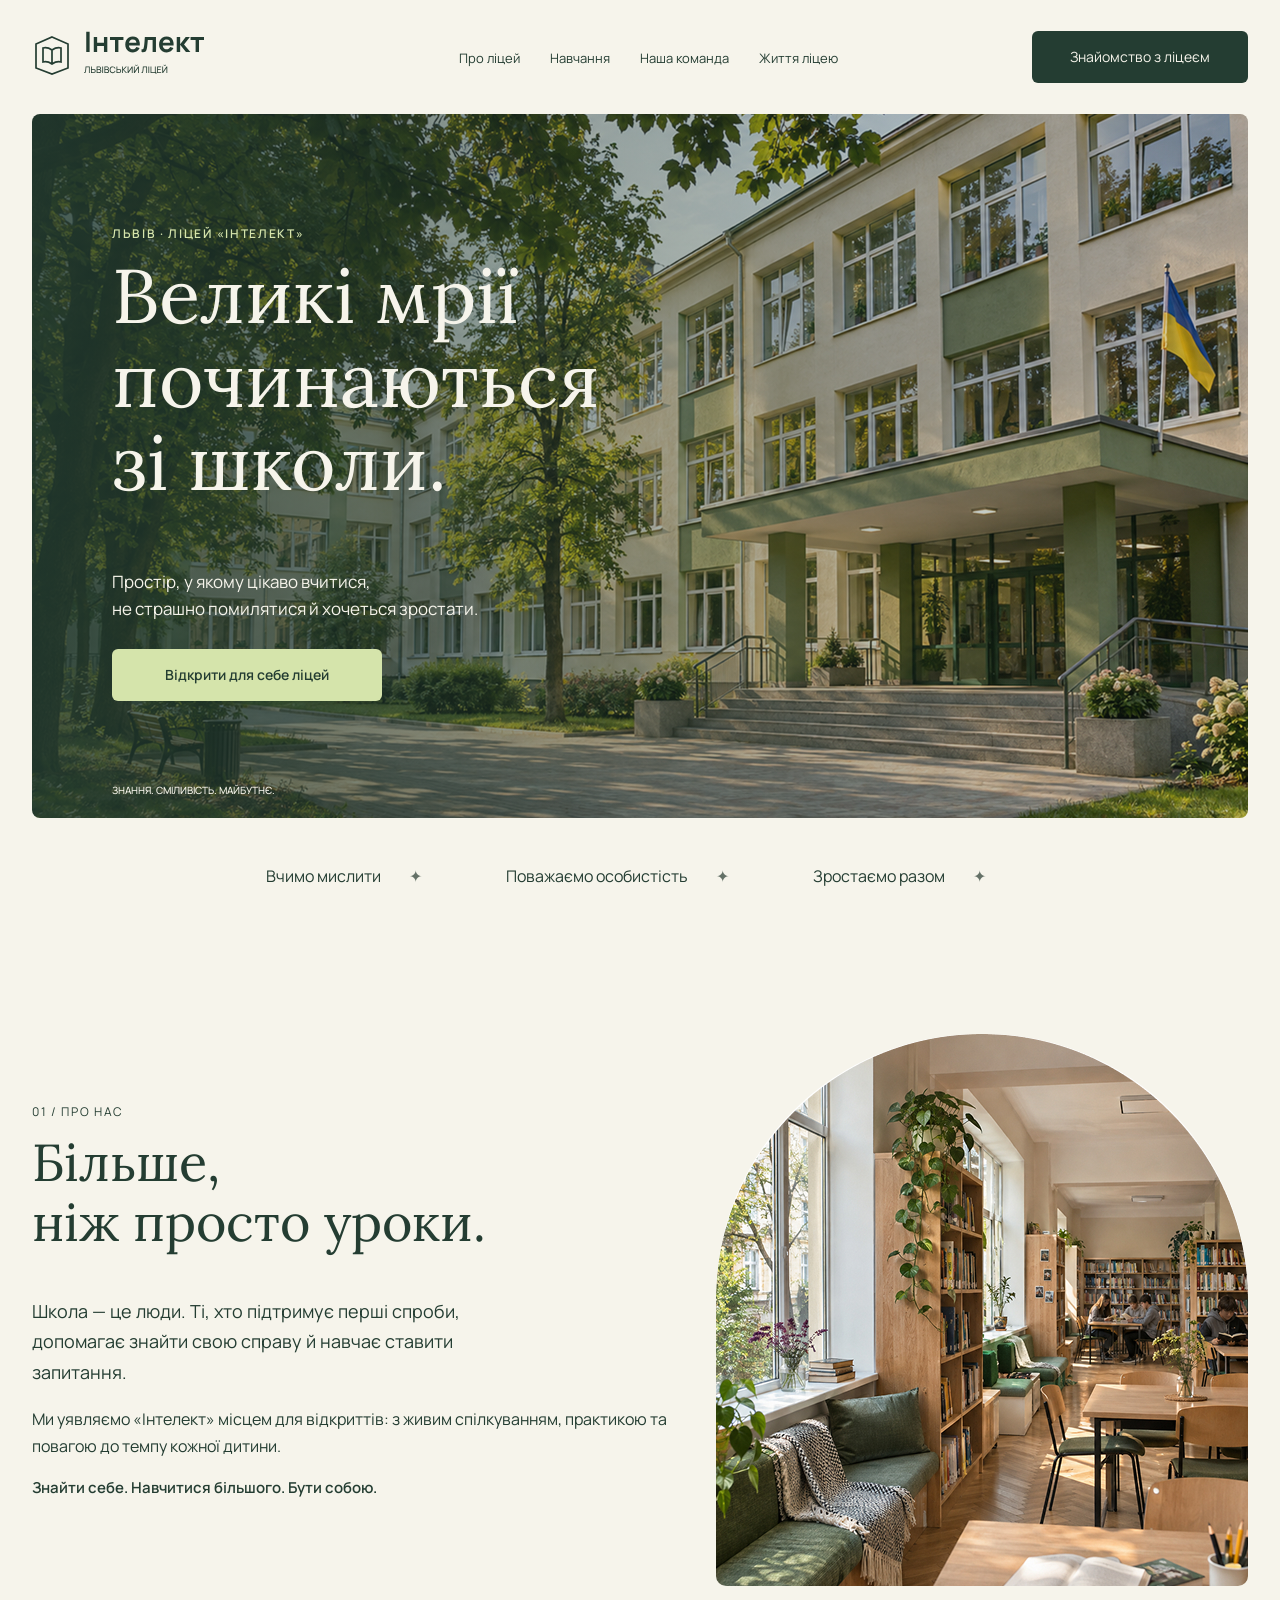
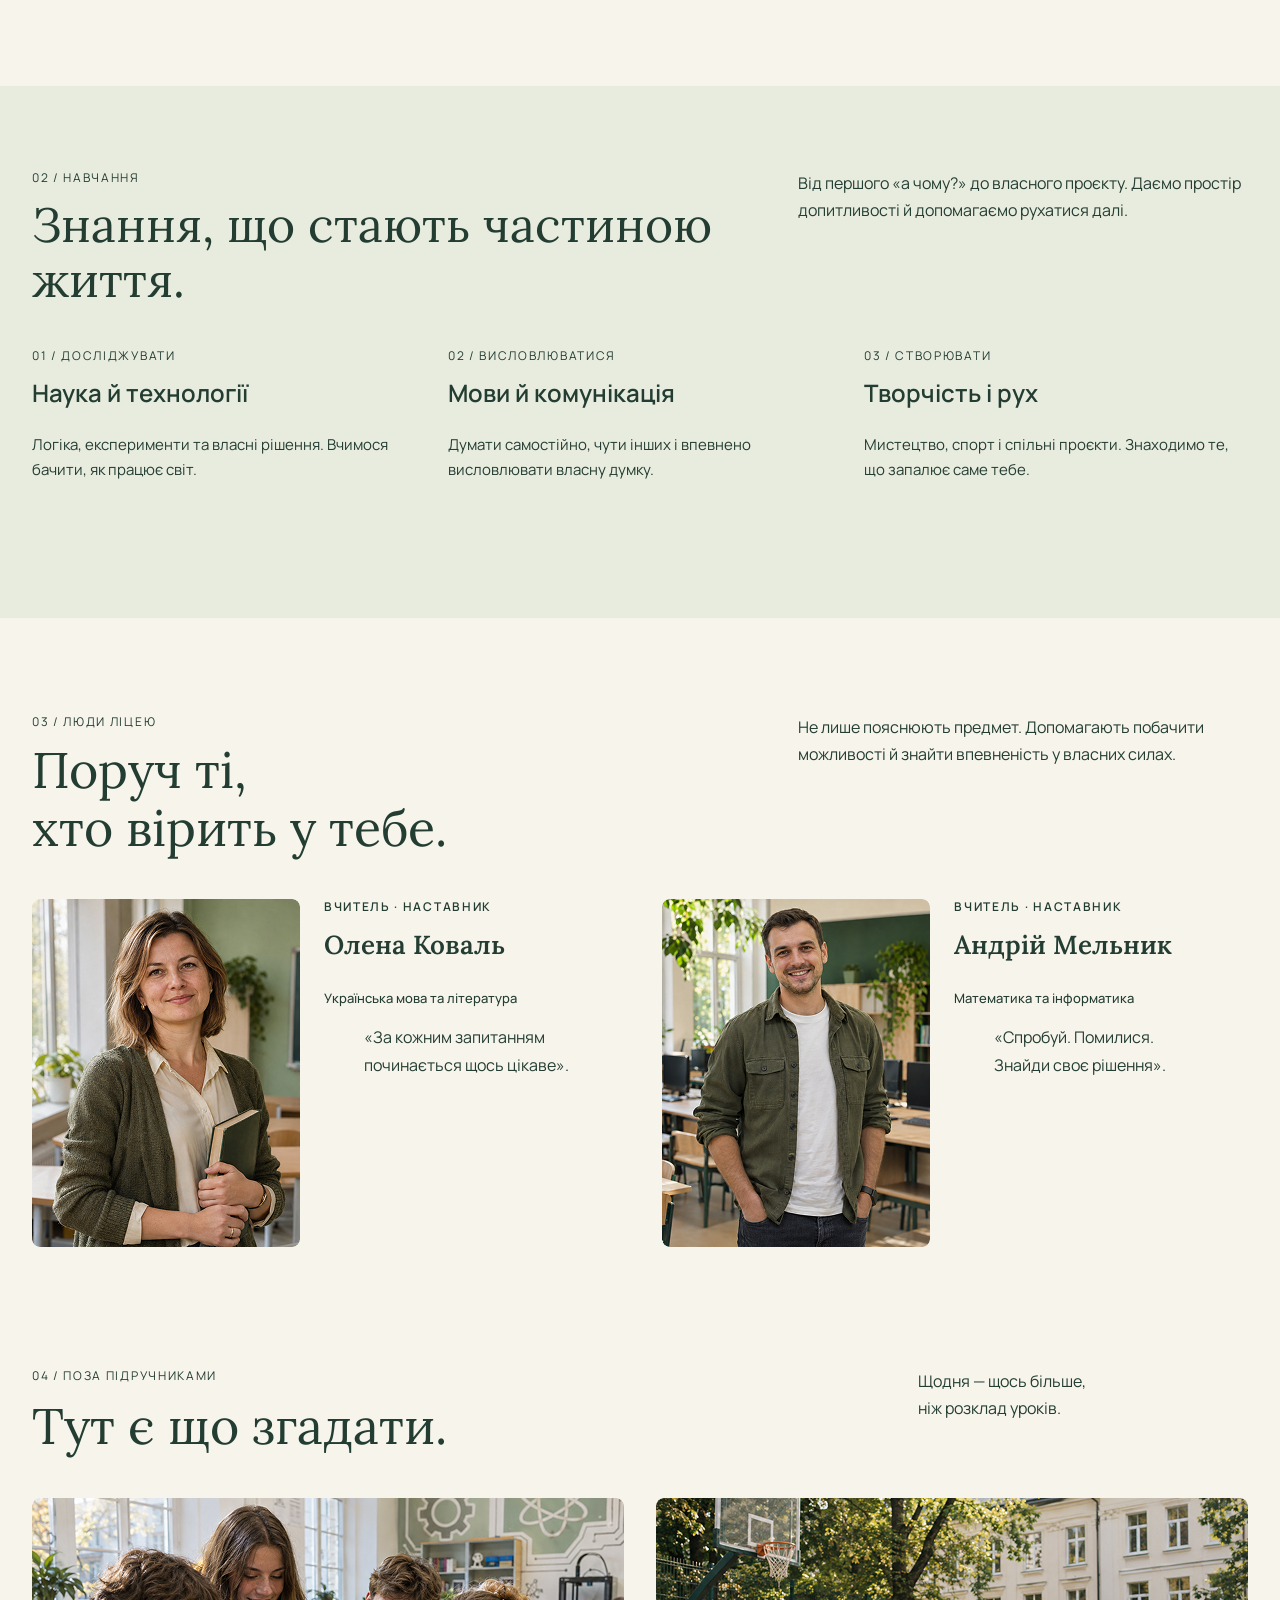
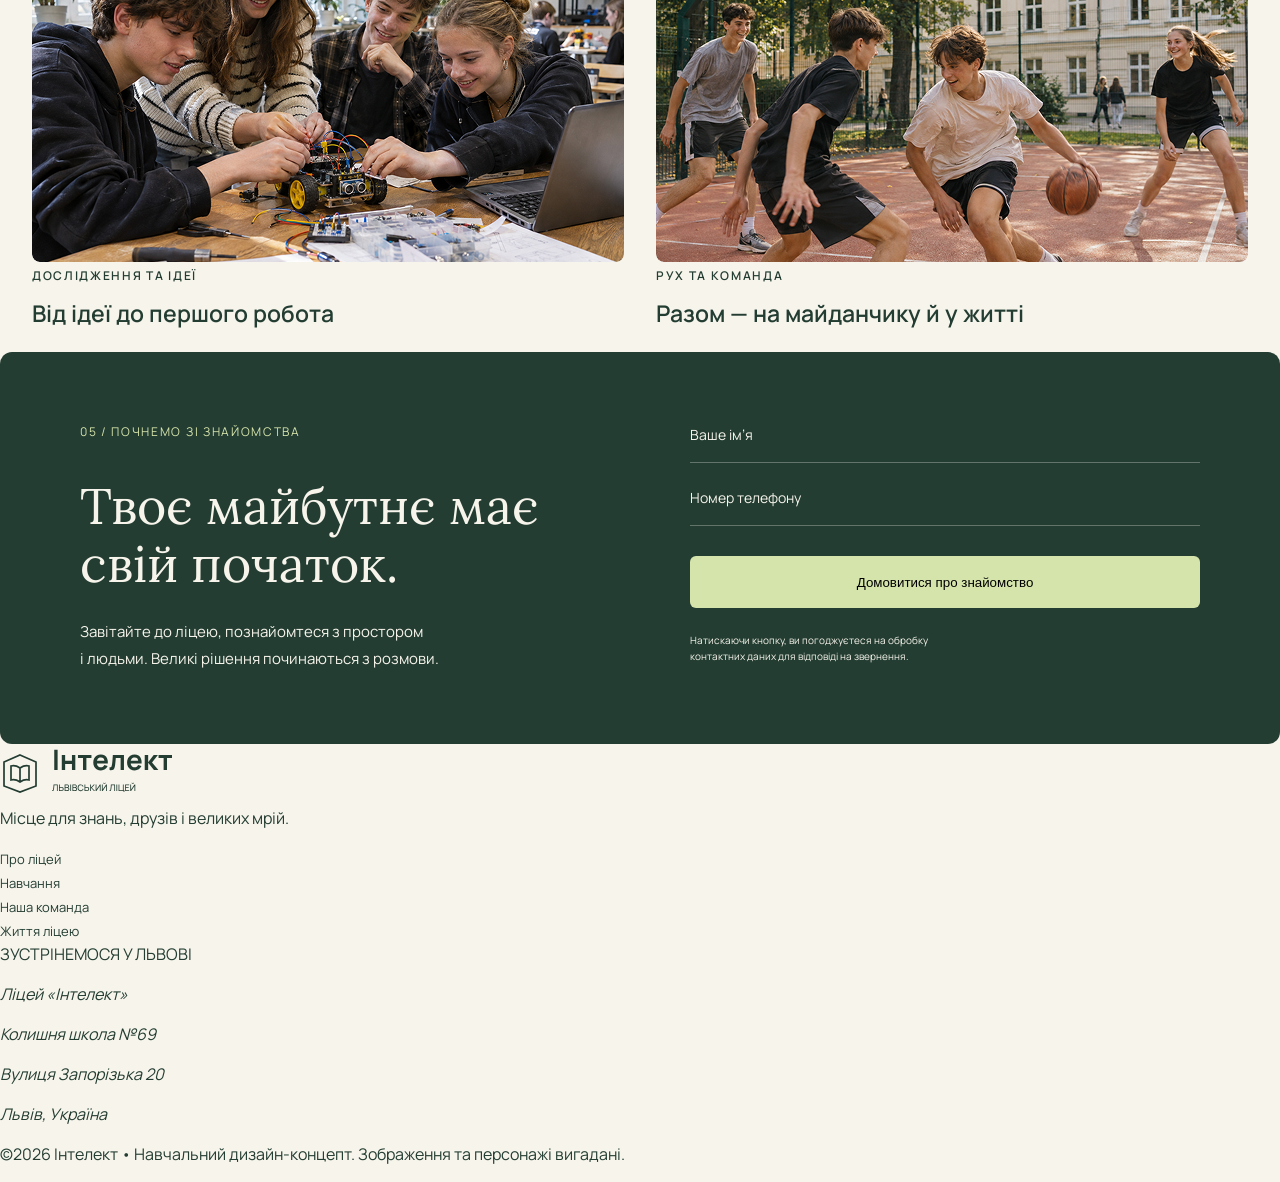
==== commit 159109da: "almost done, last section left" ====
--- a/index.html
+++ b/index.html
@@ -193,57 +193,70 @@
           <div class="section-head">
             <div class="section-head-title">
               <p class="paragraph">04 / ПОЗА ПІДРУЧНИКАМИ</p>
-              <h2>Тут є що згадати.</h2>
+              <h2 class="life-header">Тут є що згадати.</h2>
             </div>
-            <p class="second-paragraph section-head-text">
+            <p class="second-paragraph section-head-text life-paragraph">
               Щодня — щось більше, ніж розклад уроків.
             </p>
           </div>
-          <ul>
-            <li>
-              <img src="School.images/life.jpg" alt="Учні збирають робота" />
-              <p>ДОСЛІДЖЕННЯ ТА ІДЕЇ</p>
-              <h3>Від ідеї до першого робота</h3>
-            </li>
-            <li>
-              <img
+          <ul class="life-cards">
+            <li>
+              <img
+                class="life-image"
+                src="School.images/life.jpg"
+                alt="Учні збирають робота"
+              />
+              <p class="life-card-header">ДОСЛІДЖЕННЯ ТА ІДЕЇ</p>
+              <h3 class="life-card-main-header">Від ідеї до першого робота</h3>
+            </li>
+            <li>
+              <img
+                class="life-image"
                 src="School.images/sport.jpg"
                 alt="Учні грають в баскетбол"
               />
-              <p>РУХ ТА КОМАНДА</p>
-              <h3>Разом — на майданчику й у житті</h3>
+              <p class="life-card-header">РУХ ТА КОМАНДА</p>
+              <h3 class="life-card-main-header">
+                Разом — на майданчику й у житті
+              </h3>
             </li>
           </ul>
         </div>
       </section>
 
       <section id="meet-section">
-        <div class="container">
-          <p class="paragraph">05 / ПОЧНЕМО ЗІ ЗНАЙОМСТВА</p>
-          <h2>Твоє майбутнє має свій початок.</h2>
-          <p>
-            Завітайте до ліцею, познайомтеся з простором і людьми. Великі
-            рішення починаються з розмови.
-          </p>
-          <form action="#">
-            <label for="name">Ваше ім’я</label>
+        <div class="main-meet-flex">
+          <div class="meet-container">
+            <p class="paragraph lime">05 / ПОЧНЕМО ЗІ ЗНАЙОМСТВА</p>
+            <h2 class="meet-header">Твоє майбутнє має свій початок.</h2>
+            <p class="meet-paragraph">
+              Завітайте до ліцею, познайомтеся з простором <br />і людьми.
+              Великі рішення починаються з розмови.
+            </p>
+          </div>
+          <form class="form-meet" caaction="#">
+            <label class="input-text" for="name">Ваше ім’я</label>
             <input
+              class="meet-input"
               type="text"
               id="name"
               name="name"
               autocomplete="name"
               required
             />
-            <label for="phone">Номер телефону</label>
+            <label class="input-text" for="phone">Номер телефону</label>
             <input
+              class="meet-input"
               type="tel"
               id="phone"
               name="phone"
               autocomplete="tel"
               required
             />
-            <button type="submit">Домовитися про знайомство</button>
-            <p>
+            <button class="meet-button" type="submit">
+              Домовитися про знайомство
+            </button>
+            <p class="meet-last-paragraph">
               Натискаючи кнопку, ви погоджуєтеся на обробку контактних даних для
               відповіді на звернення.
             </p>
--- a/styles.css
+++ b/styles.css
@@ -211,19 +211,21 @@
   display: flex;
   align-items: center;
   min-height: 116px;
+  justify-content: center;
+  align-items: center;
+  gap: 56px;
+  min-height: 116px;
 }
 
 .values-list-items {
-  flex: 1;
-  display: flex;
-  align-items: center;
-}
-
-.values-list-items:not(:last-child)::after {
+  display: flex;
+  align-items: center;
+}
+
+.values-list-items::after {
   content: "✦";
-  margin-left: auto;
-  margin-right: 56px;
   color: var(--color-secondary-text);
+  margin: 0px 28px 0px 28px;
 }
 
 /* About */
@@ -329,7 +331,7 @@
   line-height: 1.3;
   font-size: 26px;
   font-family: lora, serif;
-  font-weight: 400;
+  font-weight: 600;
 }
 .team-subject {
   font-weight: 500;
@@ -341,3 +343,107 @@
   font-size: 16px;
   font-weight: 400;
 }
+/* Life section */
+.section-head {
+  display: flex;
+}
+.life-header {
+  line-height: 1.2;
+  font-size: 50px;
+  font-family: lora, serif;
+  font-weight: 400;
+}
+.life-paragraph {
+  max-width: 180px;
+  margin-right: 150px;
+}
+.life-cards {
+  display: flex;
+  gap: 32px;
+}
+.life-image {
+  border-radius: 8px;
+}
+.life-card-header {
+  font-size: 12px;
+  line-height: 1.41;
+  font-weight: 600;
+  letter-spacing: 0.14em;
+}
+.life-card-main-header {
+  line-height: 1.4;
+  font-size: 23px;
+  font-weight: 600;
+}
+/* Meet section */
+.main-meet-flex {
+  display: flex;
+  max-height: 392px;
+  max-width: 1376px;
+  background-color: var(--color-main-green);
+  border-radius: 12px;
+  margin: 0 auto;
+  justify-content: space-between;
+  flex: 1;
+}
+.form-meet {
+  display: flex;
+  flex-direction: column;
+  padding: 72px 80px 72px 0px;
+  min-width: 510px;
+}
+.lime {
+  color: var(--color-main-lime);
+}
+.meet-container {
+  padding: 72px 0px 72px 80px;
+  max-width: 620px;
+}
+.meet-header {
+  color: var(--color-main-light);
+  line-height: 1.17;
+  font-family: Lora, serif;
+  font-size: 50px;
+  font-weight: 400;
+  padding-top: 24px;
+  margin-bottom: 24px;
+}
+.meet-paragraph {
+  line-height: 1.8;
+  color: var(--color-main-light);
+  font-size: 15px;
+  font-weight: 400;
+}
+.input-text {
+  line-height: 1.5;
+  font-weight: 400;
+  font-size: 14px;
+  color: var(--color-main-light);
+}
+.meet-last-paragraph {
+  line-height: 1.6;
+  font-weight: 400;
+  font-size: 10px;
+  color: var(--color-main-light);
+  max-width: 250px;
+}
+.meet-button {
+  background-color: var(--color-main-lime);
+  min-width: 510px;
+  min-height: 52px;
+  padding: 15px 20px;
+  border-radius: 6px;
+  border-style: none;
+  margin-bottom: 24px;
+  margin-top: 6px;
+}
+.meet-button:hover {
+  color: var(--color-secondary-text);
+}
+.meet-input {
+  background-color: transparent;
+  border: none;
+  border-bottom: 1px solid
+    color-mix(in srgb, var(--color-main-light) 30%, transparent);
+  margin-bottom: 24px;
+}
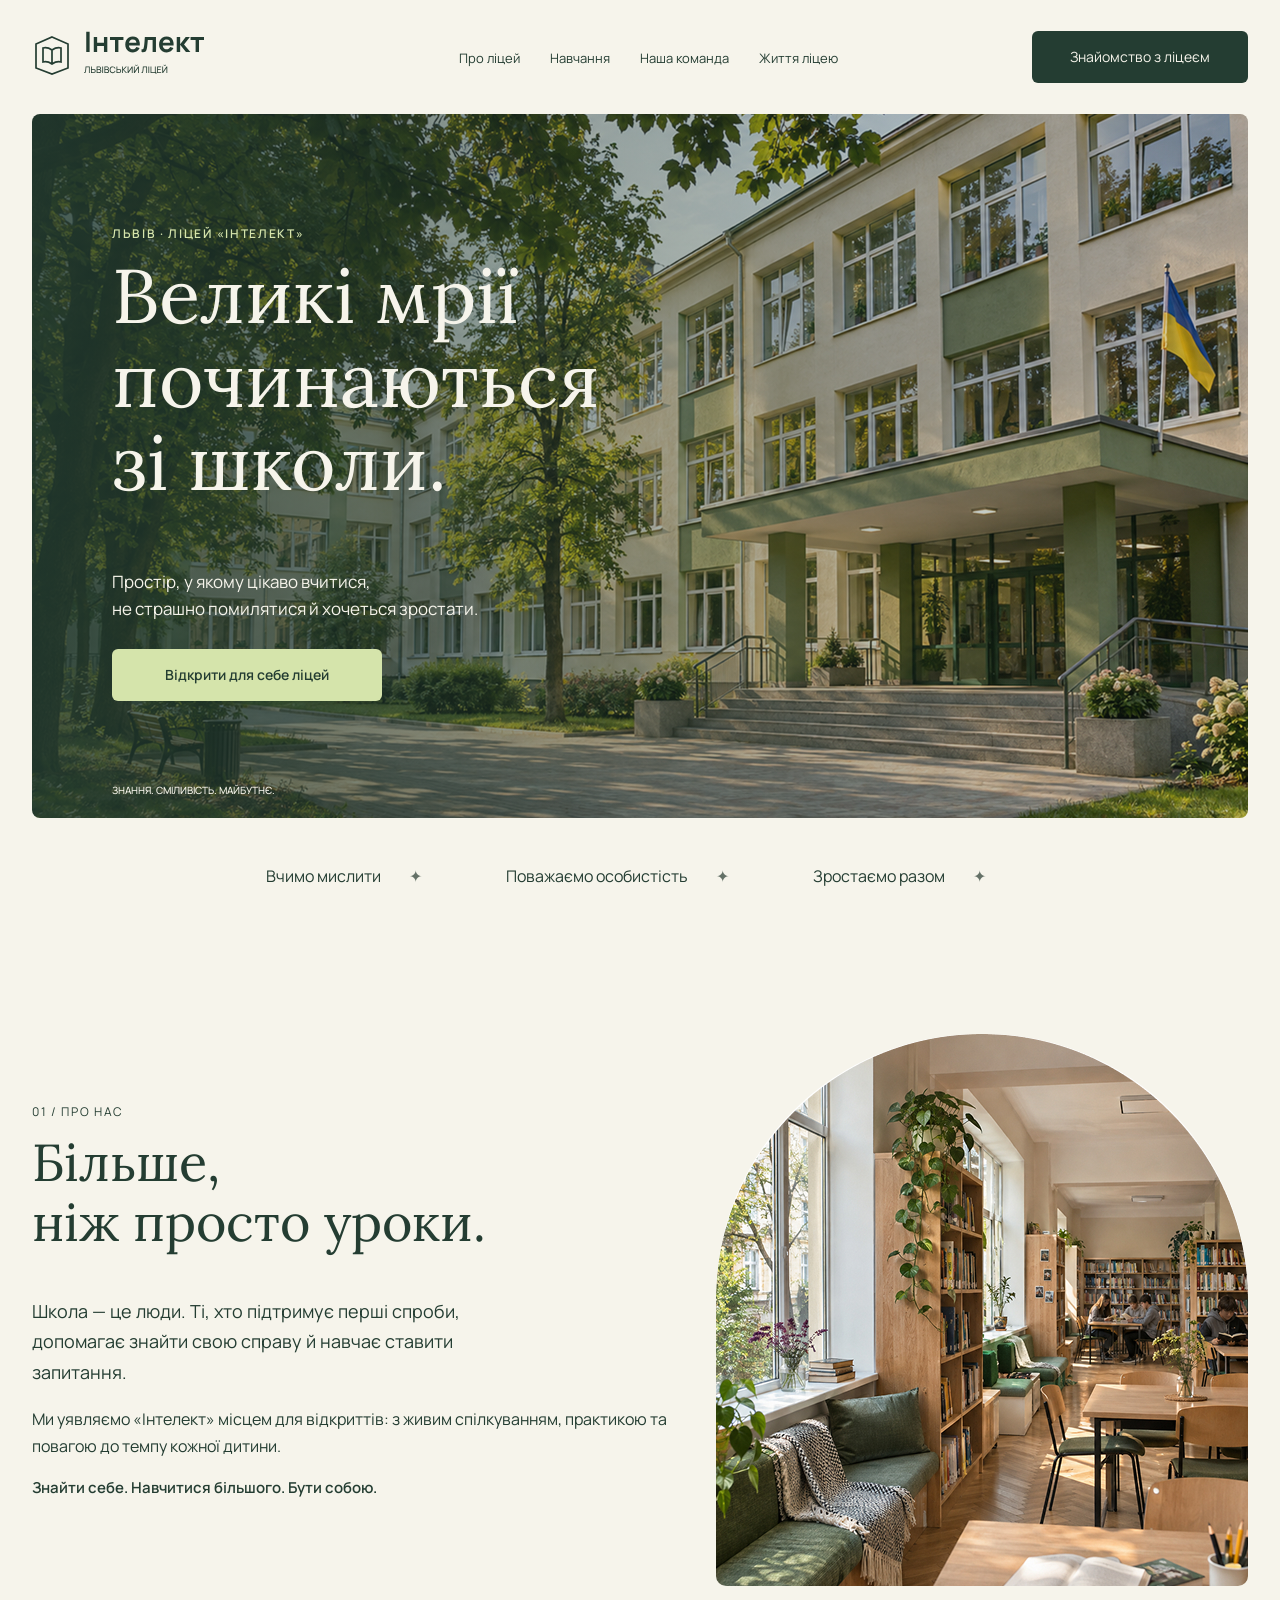
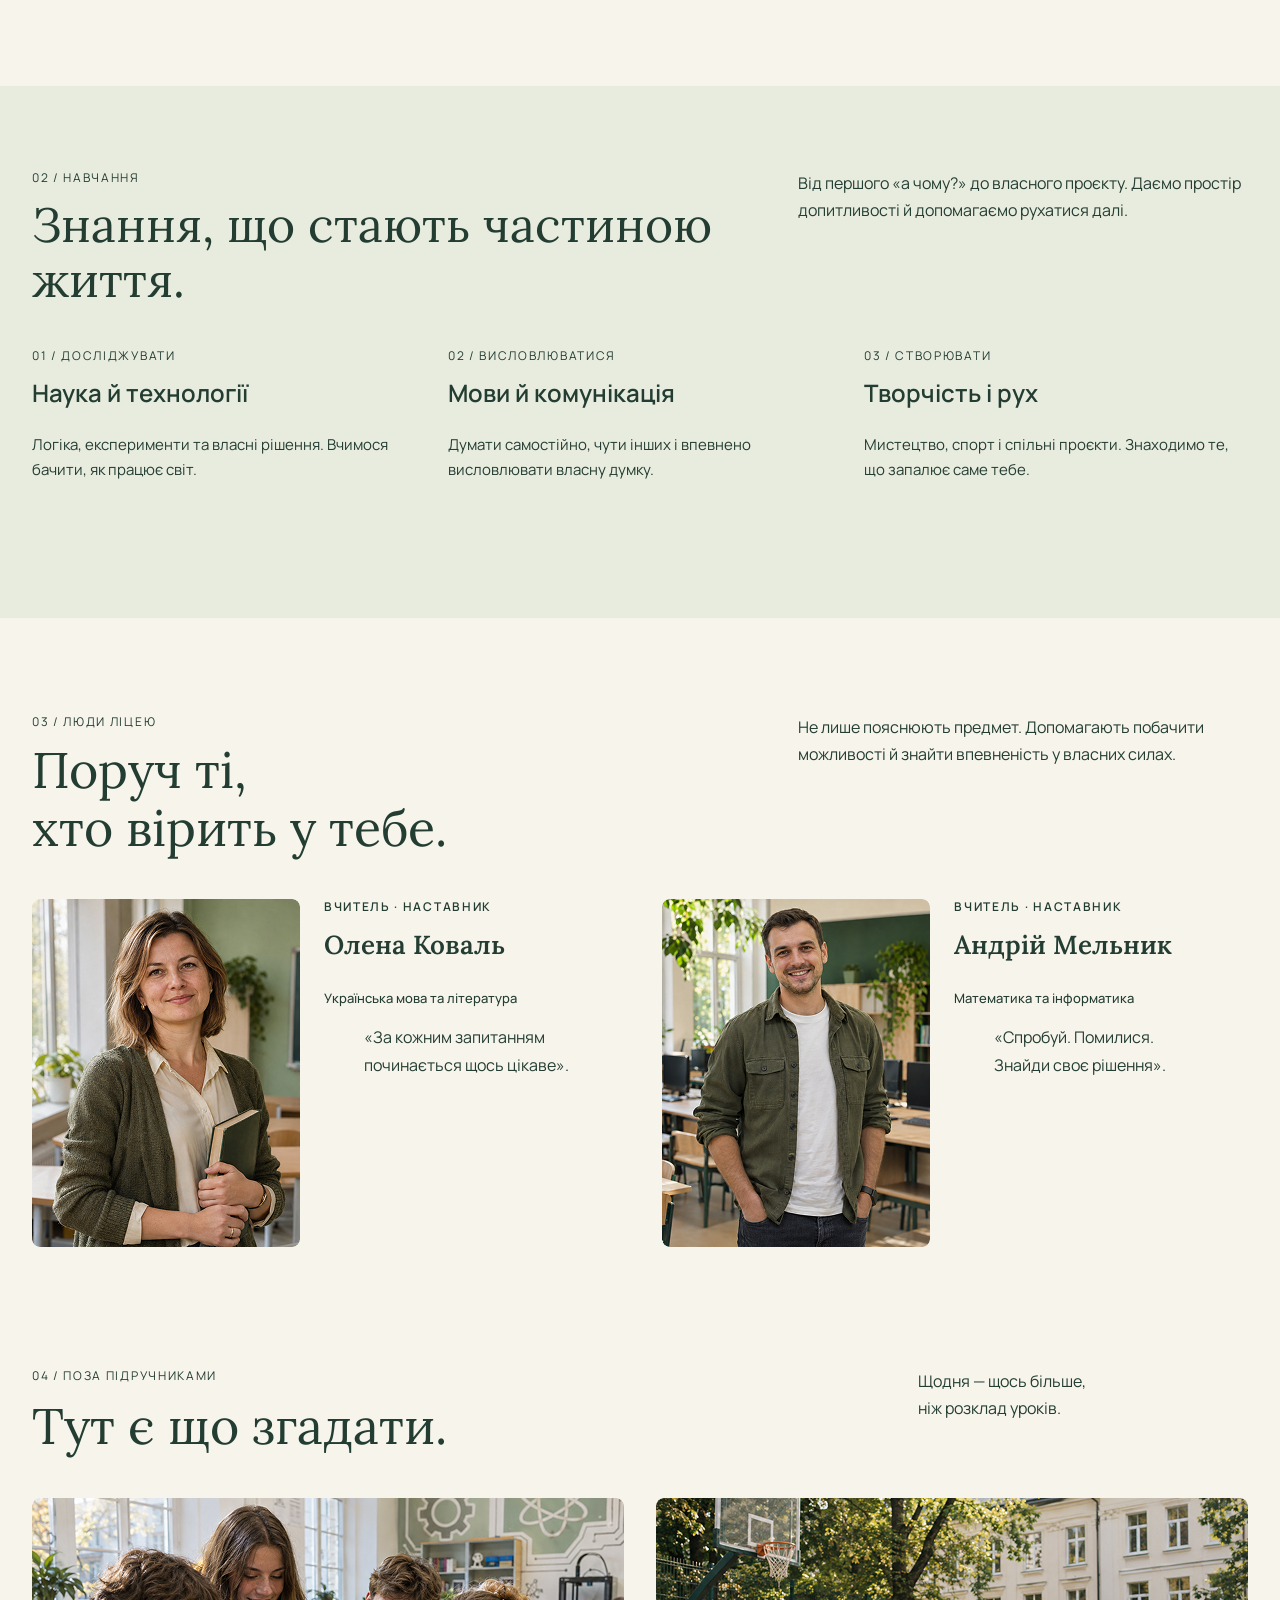
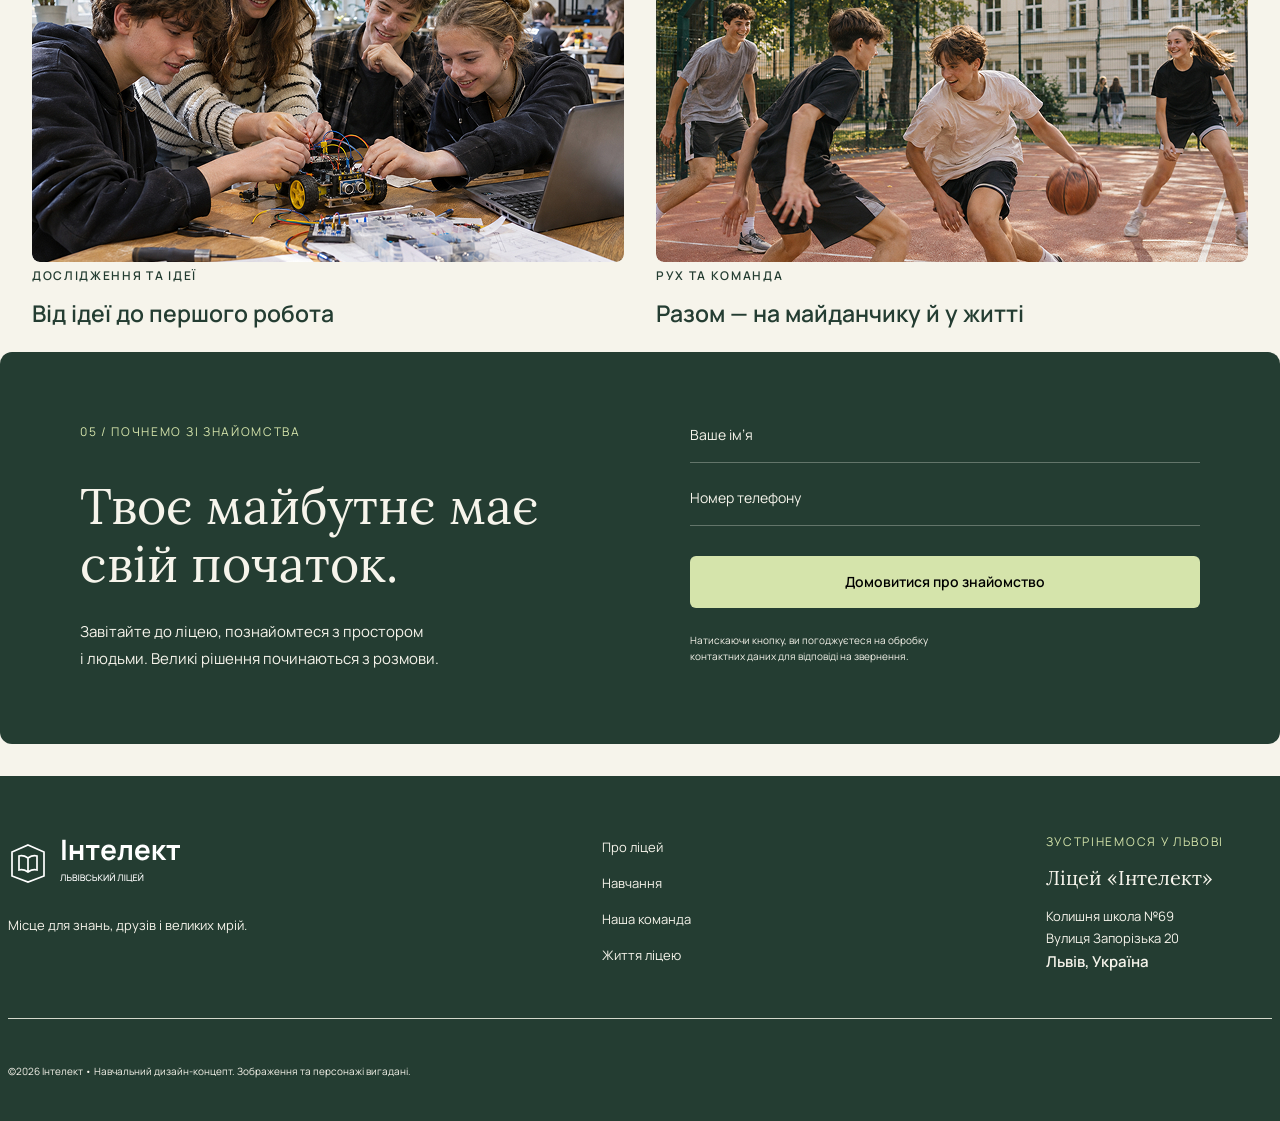
==== commit 5e451db3: "done" ====
--- a/index.html
+++ b/index.html
@@ -265,28 +265,50 @@
       </section>
     </main>
 
-    <footer>
-      <img src="School.images/intelekt-logo.svg" alt="Ліцей «Інтелект»" />
-      <p>Місце для знань, друзів і великих мрій.</p>
-      <nav>
-        <ul>
-          <li><a href="#about-section">Про ліцей</a></li>
-          <li><a href="#study-section">Навчання</a></li>
-          <li><a href="#team-section">Наша команда</a></li>
-          <li><a href="#life-section">Життя ліцею</a></li>
-        </ul>
-      </nav>
-      <p><span>ЗУСТРІНЕМОСЯ У ЛЬВОВІ</span></p>
-      <address>
-        <p>Ліцей «Інтелект»</p>
-        <p>Колишня школа №69</p>
-        <p>Вулиця Запорізька 20</p>
-        <p>Львів, Україна</p>
-      </address>
-      <p>
-        &copy;2026 Інтелект • Навчальний дизайн-концепт. Зображення та персонажі
-        вигадані.
-      </p>
+    <footer class="footer-container">
+      <div class="footer-second-container">
+        <div class="footer-flex">
+          <div>
+            <img src="School.images/intelekt-logo.svg" alt="Ліцей «Інтелект»" />
+            <p class="footer-text logo-text">
+              Місце для знань, друзів і великих мрій.
+            </p>
+          </div>
+          <nav>
+            <ul class="footer-list-container">
+              <li>
+                <a class="footer-list-items" href="#about-section">Про ліцей</a>
+              </li>
+              <li>
+                <a class="footer-list-items" href="#study-section">Навчання</a>
+              </li>
+              <li>
+                <a class="footer-list-items" href="#team-section"
+                  >Наша команда</a
+                >
+              </li>
+              <li>
+                <a class="footer-list-items" href="#life-section"
+                  >Життя ліцею</a
+                >
+              </li>
+            </ul>
+          </nav>
+          <div class="address-text">
+            <p class="footer-meet">ЗУСТРІНЕМОСЯ У ЛЬВОВІ</p>
+            <address class="adress-footer">
+              <p class="footer-name">Ліцей «Інтелект»</p>
+              <p class="footer-text">Колишня школа №69</p>
+              <p class="footer-text">Вулиця Запорізька 20</p>
+              <p class="footer-text city">Львів, Україна</p>
+            </address>
+          </div>
+        </div>
+        <p class="footer-border-text">
+          &copy;2026 Інтелект • Навчальний дизайн-концепт. Зображення та
+          персонажі вигадані.
+        </p>
+      </div>
     </footer>
   </body>
 </html>
--- a/styles.css
+++ b/styles.css
@@ -112,6 +112,7 @@
 .header-list-container {
   display: flex;
   gap: 30px;
+  color: var(--color-main-light);
 }
 
 .header-button {
@@ -196,6 +197,7 @@
   font-size: 14px;
   font-weight: 600;
   line-height: 1.57;
+  font-family: Manrope, sans-serif;
 }
 
 .last-hero-text {
@@ -436,9 +438,14 @@
   border-style: none;
   margin-bottom: 24px;
   margin-top: 6px;
+  line-height: 1.57;
+  font-size: 14px;
+  font-family: Manrope, sans-serif;
+  font-weight: 600;
 }
 .meet-button:hover {
   color: var(--color-secondary-text);
+  cursor: pointer;
 }
 .meet-input {
   background-color: transparent;
@@ -447,3 +454,75 @@
     color-mix(in srgb, var(--color-main-light) 30%, transparent);
   margin-bottom: 24px;
 }
+.footer-container {
+  min-width: 100%;
+  background-color: var(--color-main-green);
+  margin-top: 32px;
+  min-height: 331px;
+  color: var(--color-main-light);
+}
+.footer-flex {
+  display: flex;
+  justify-content: space-between;
+  max-width: 1216px;
+  max-height: 140px;
+}
+.footer-list-container {
+  display: flex;
+  flex-direction: column;
+  gap: 12px;
+}
+.footer-list-items {
+  color: var(--color-main-light);
+}
+.footer-text {
+  line-height: 1.7;
+  font-weight: 400;
+  font-size: 13px;
+  margin-bottom: 0;
+}
+.adress-footer {
+  font-style: normal;
+}
+.address-text {
+  max-height: 140px;
+  max-width: 344px;
+}
+.footer-name {
+  font-family: Lora, serif;
+  font-size: 20px;
+  line-height: 1.5;
+  font-weight: 400;
+  margin-bottom: 12px;
+}
+.city {
+  font-size: 15px;
+  font-weight: 600;
+}
+.footer-meet {
+  color: var(--color-main-lime);
+  line-height: 1.4;
+  font-size: 12px;
+  letter-spacing: 0.14em;
+  margin-bottom: 12px;
+}
+.footer-second-container {
+  max-width: 1264px;
+  padding-top: 58px;
+  padding-bottom: 32px;
+  margin: 0 auto;
+}
+.footer-flex img {
+  filter: brightness(0) invert(1);
+}
+.logo-text {
+  margin-top: 18px;
+}
+.footer-border-text {
+  font-size: 10px;
+  line-height: 1.6;
+  font-weight: 400;
+  margin-top: 44px;
+  padding-top: 44px;
+  border-top: 1px solid var(--color-main-line);
+}
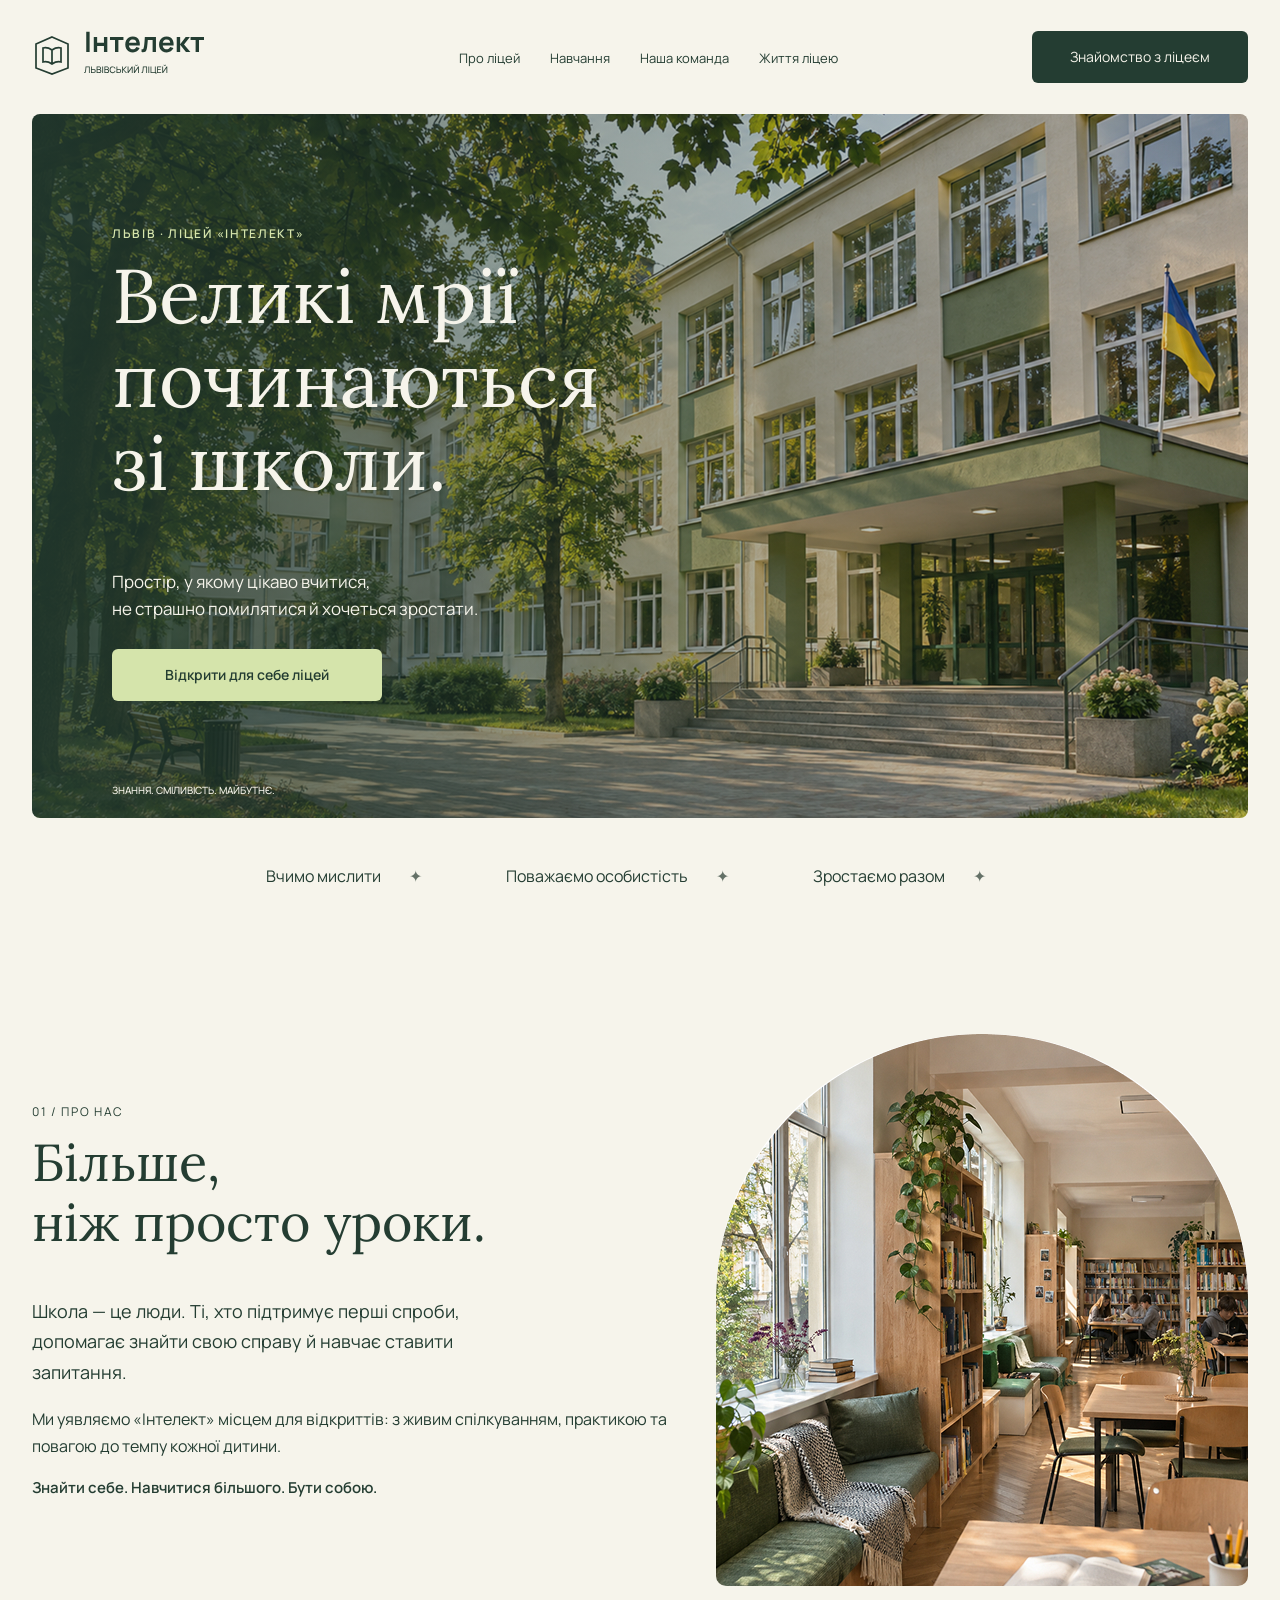
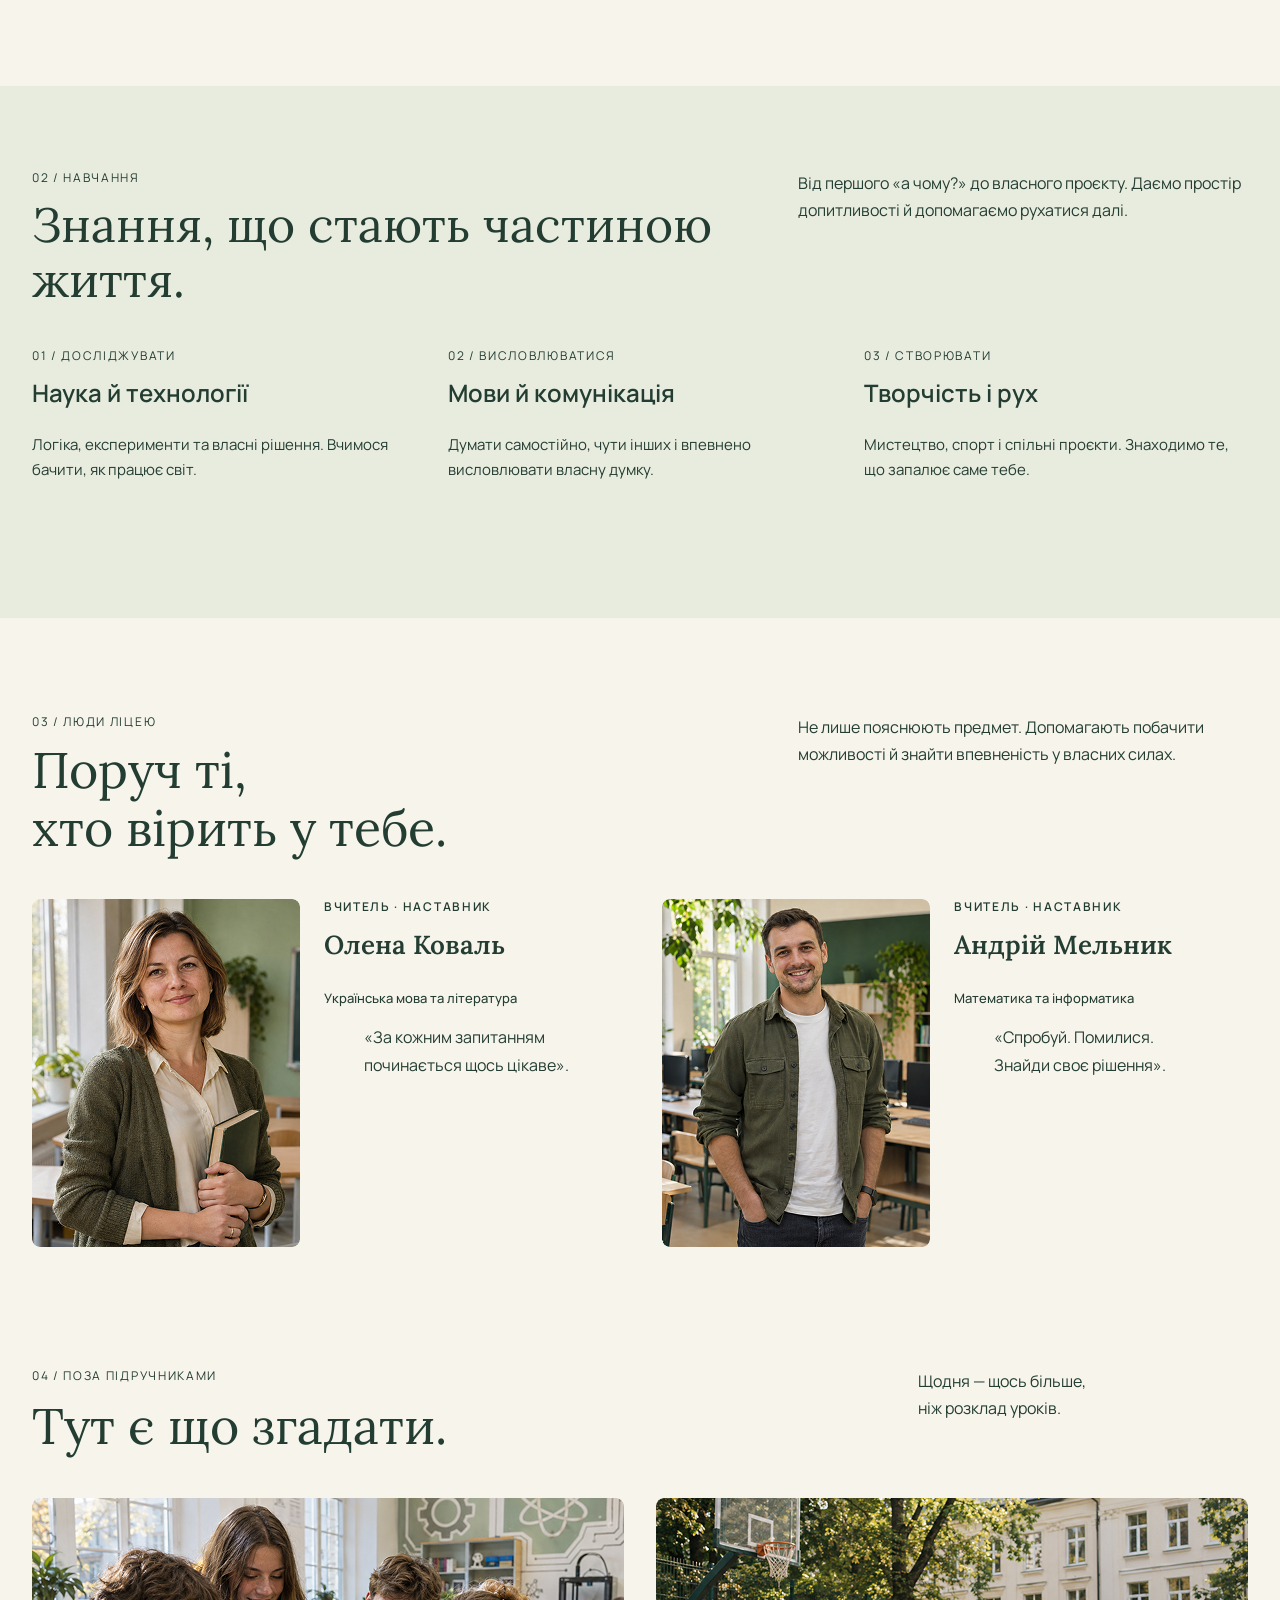
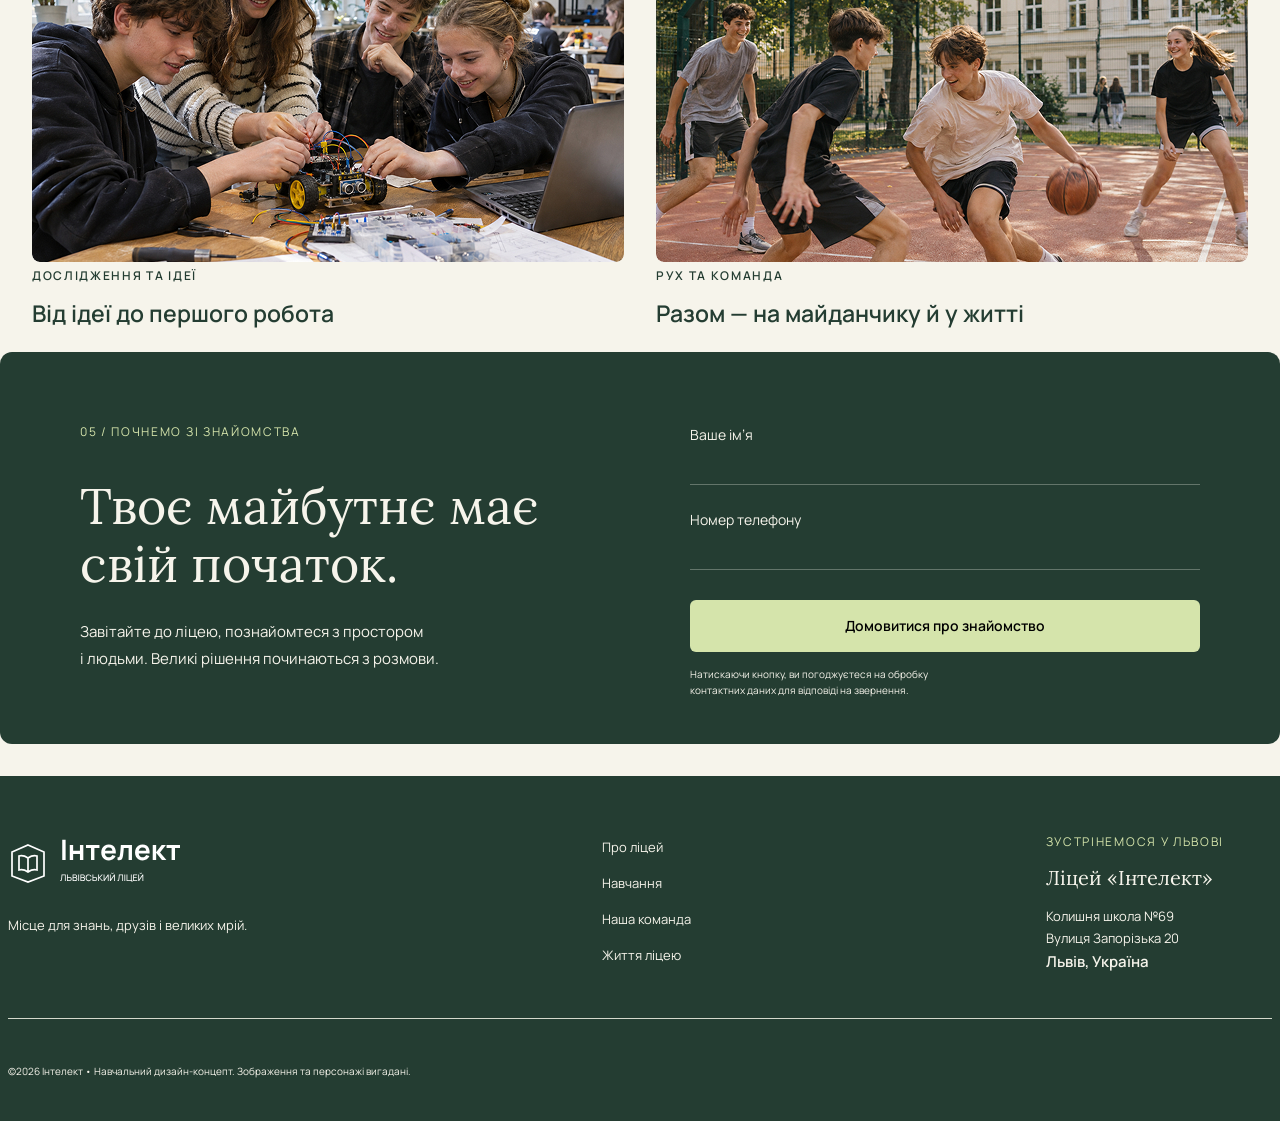
==== commit 160031a1: "fixed button" ====
--- a/index.html
+++ b/index.html
@@ -269,7 +269,12 @@
       <div class="footer-second-container">
         <div class="footer-flex">
           <div>
-            <img src="School.images/intelekt-logo.svg" alt="Ліцей «Інтелект»" />
+            <a href="#top">
+              <img
+                src="School.images/intelekt-logo.svg"
+                alt="Ліцей «Інтелект»"
+              />
+            </a>
             <p class="footer-text logo-text">
               Місце для знань, друзів і великих мрій.
             </p>
--- a/styles.css
+++ b/styles.css
@@ -391,9 +391,16 @@
 .form-meet {
   display: flex;
   flex-direction: column;
-  padding: 72px 80px 72px 0px;
+  padding: 72px 80px 0px 0px;
   min-width: 510px;
 }
+
+.meet-input:-webkit-autofill {
+  -webkit-box-shadow: 0 0 0 100px var(--color-main-green) inset;
+  -webkit-text-fill-color: var(--color-main-light);
+  caret-color: var(--color-main-light);
+}
+
 .lime {
   color: var(--color-main-lime);
 }
@@ -436,7 +443,7 @@
   padding: 15px 20px;
   border-radius: 6px;
   border-style: none;
-  margin-bottom: 24px;
+  margin-bottom: 14px;
   margin-top: 6px;
   line-height: 1.57;
   font-size: 14px;
@@ -453,7 +460,15 @@
   border-bottom: 1px solid
     color-mix(in srgb, var(--color-main-light) 30%, transparent);
   margin-bottom: 24px;
-}
+  caret-color: var(--color-main-light);
+  padding: 12px 0;
+}
+
+.meet-input:focus {
+  outline: none;
+  border-bottom-color: var(--color-main-lime);
+}
+
 .footer-container {
   min-width: 100%;
   background-color: var(--color-main-green);
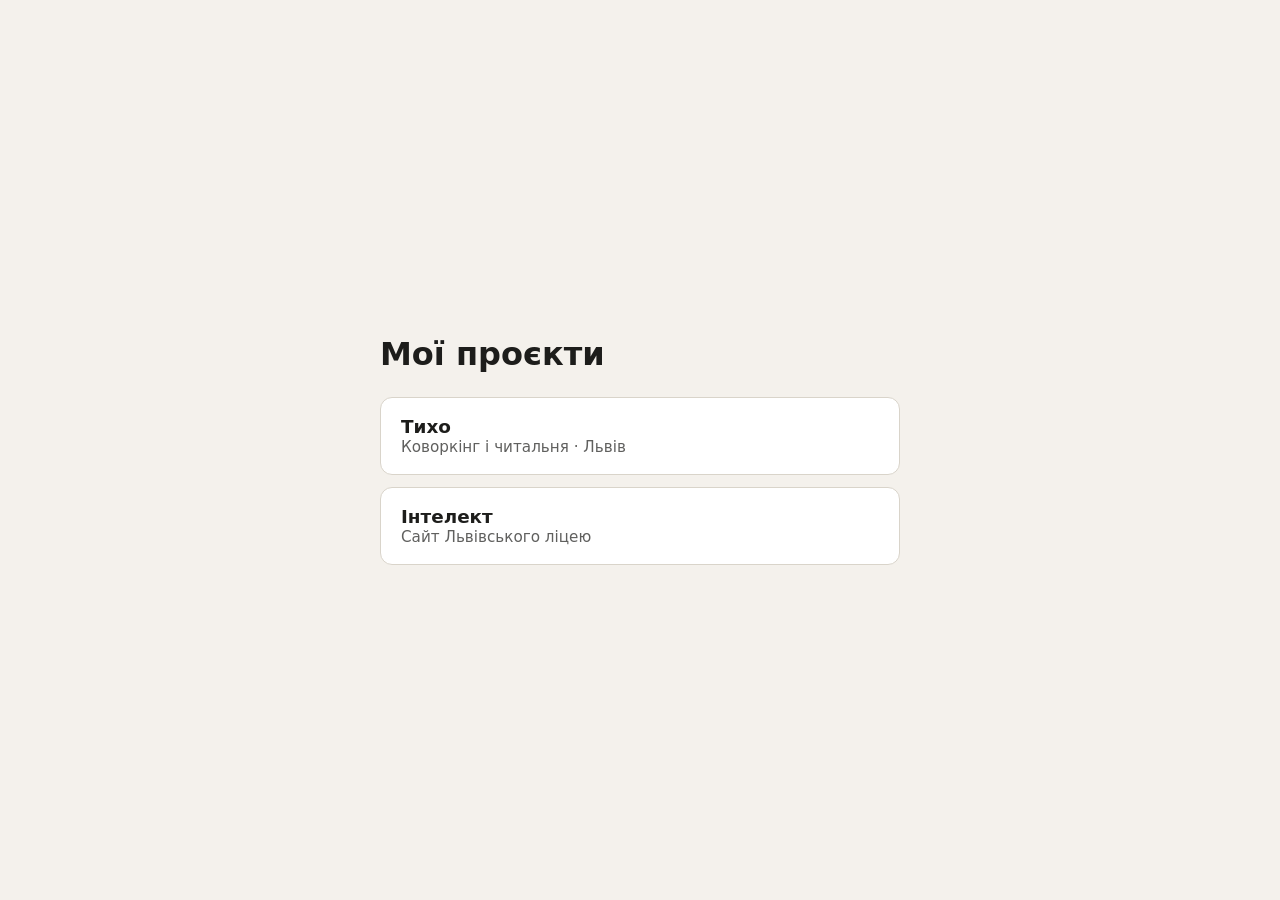
==== commit 76dca096: "Rename sites to latin folders, add index page, drop unused images" ====
--- a/index.html
+++ b/index.html
@@ -3,317 +3,57 @@
   <head>
     <meta charset="UTF-8" />
     <meta name="viewport" content="width=device-width, initial-scale=1.0" />
-    <title>Інтелект - Львівський Ліцей</title>
-    <!-- Fonts -->
-    <link rel="preconnect" href="https://fonts.googleapis.com" />
-    <link rel="preconnect" href="https://fonts.gstatic.com" crossorigin />
-    <link
-      href="https://fonts.googleapis.com/css2?family=Lora:ital,wght@0,400..700;1,400..700&family=Manrope:wght@200..800&display=swap"
-      rel="stylesheet"
-    />
-    <!-- Styles -->
-    <link rel="stylesheet" href="styles.css" />
+    <title>Мої проєкти</title>
+    <style>
+      :root { color-scheme: light dark; }
+      body {
+        margin: 0;
+        min-height: 100vh;
+        display: grid;
+        place-items: center;
+        font-family: system-ui, sans-serif;
+        background: #f4f1ec;
+        color: #1d1d1b;
+      }
+      @media (prefers-color-scheme: dark) {
+        body { background: #161614; color: #ecebe6; }
+        a { background: #23231f; border-color: #3a3a34; }
+      }
+      main { width: min(100% - 32px, 520px); }
+      h1 { font-size: 2rem; margin: 0 0 1.5rem; }
+      ul { list-style: none; padding: 0; margin: 0; display: grid; gap: 12px; }
+      a {
+        display: block;
+        padding: 18px 20px;
+        border: 1px solid #d9d4ca;
+        border-radius: 12px;
+        background: #fff;
+        color: inherit;
+        text-decoration: none;
+        transition: transform 0.15s;
+      }
+      a:hover { transform: translateY(-2px); }
+      a strong { display: block; font-size: 1.15rem; }
+      a span { opacity: 0.7; font-size: 0.95rem; }
+    </style>
   </head>
   <body>
-    <header>
-      <div class="container header-container">
-        <a href="#top">
-          <img
-            class="header-logo"
-            src="School.images/intelekt-logo.svg"
-            alt="Ліцей «Інтелект» — на початок сторінки"
-          />
-        </a>
-        <nav>
-          <ul class="header-list-container">
-            <li><a href="#about-section">Про ліцей</a></li>
-            <li><a href="#study-section">Навчання</a></li>
-            <li><a href="#team-section">Наша команда</a></li>
-            <li><a href="#life-section">Життя ліцею</a></li>
-          </ul>
-        </nav>
-        <a class="header-button" href="#meet-section">Знайомство з ліцеєм</a>
-      </div>
-    </header>
-
     <main>
-      <section class="hero-section">
-        <div class="container hero">
-          <div class="hero-position">
-            <p class="hero-address-text">ЛЬВІВ · ЛІЦЕЙ «ІНТЕЛЕКТ»</p>
-            <h1 class="hero-title">Великі мрії починаються зі школи.</h1>
-            <p class="hero-about-text">
-              Простір, у якому цікаво вчитися,<br />
-              не страшно помилятися й хочеться зростати.
-            </p>
-            <a class="hero-section-button" href="#meet-section">
-              Відкрити для себе ліцей
-            </a>
-            <p class="last-hero-text">ЗНАННЯ. СМІЛИВІСТЬ. МАЙБУТНЄ.</p>
-          </div>
-        </div>
-      </section>
-
-      <section class="secondary-hidden-section">
-        <div class="container">
-          <h2 class="visually-hidden">Що ми робимо?</h2>
-          <ul class="values-list">
-            <li class="values-list-items">Вчимо мислити</li>
-            <li class="values-list-items">Поважаємо особистість</li>
-            <li class="values-list-items">Зростаємо разом</li>
-          </ul>
-        </div>
-      </section>
-
-      <section id="about-section">
-        <div class="container about">
-          <div class="about-section-text">
-            <p class="paragraph">01 / ПРО НАС</p>
-            <h2 class="about-header">
-              Більше,<br />
-              ніж просто уроки.
-            </h2>
-            <p class="about-text-school">
-              Школа — це люди. Ті, хто підтримує перші спроби, допомагає знайти
-              свою справу й навчає ставити запитання.
-            </p>
-            <p class="second-paragraph">
-              Ми уявляємо «Інтелект» місцем для відкриттів: з живим
-              спілкуванням, практикою та повагою до темпу кожної дитини.
-            </p>
-            <p class="about-text-school find">
-              Знайти себе. Навчитися більшого. Бути собою.
-            </p>
-          </div>
-          <img
-            class="about-image"
-            src="School.images/about.jpg"
-            alt="Бібліотека школи з рослинами"
-          />
-        </div>
-      </section>
-
-      <section id="study-section" class="study">
-        <div class="container">
-          <div class="section-head">
-            <div class="section-head-title">
-              <p class="paragraph">02 / НАВЧАННЯ</p>
-              <h2 class="study-header">Знання, що стають частиною життя.</h2>
-            </div>
-            <p class="second-paragraph section-head-text">
-              Від першого «а чому?» до власного проєкту. Даємо простір
-              допитливості й допомагаємо рухатися далі.
-            </p>
-          </div>
-          <ol class="study-ol">
-            <li>
-              <p class="paragraph">01 / ДОСЛІДЖУВАТИ</p>
-              <h3 class="study-second-header">Наука й технології</h3>
-              <p class="study-about-text">
-                Логіка, експерименти та власні рішення. Вчимося бачити, як
-                працює світ.
-              </p>
-            </li>
-            <li>
-              <p class="paragraph">02 / ВИСЛОВЛЮВАТИСЯ</p>
-              <h3 class="study-second-header">Мови й комунікація</h3>
-              <p class="study-about-text">
-                Думати самостійно, чути інших і впевнено висловлювати власну
-                думку.
-              </p>
-            </li>
-            <li>
-              <p class="paragraph">03 / СТВОРЮВАТИ</p>
-              <h3 class="study-second-header">Творчість і рух</h3>
-              <p class="study-about-text">
-                Мистецтво, спорт і спільні проєкти. Знаходимо те, що запалює
-                саме тебе.
-              </p>
-            </li>
-          </ol>
-        </div>
-      </section>
-
-      <section id="team-section">
-        <div class="container team">
-          <div class="section-head">
-            <div class="section-head-title">
-              <p class="paragraph">03 / ЛЮДИ ЛІЦЕЮ</p>
-              <h2 class="team-header">
-                Поруч ті,<br />
-                хто вірить у тебе.
-              </h2>
-            </div>
-            <p class="second-paragraph section-head-text">
-              Не лише пояснюють предмет. Допомагають побачити можливості й
-              знайти впевненість у власних силах.
-            </p>
-          </div>
-          <ul class="team-section-cards">
-            <li class="team-section-cards-text">
-              <img
-                class="team-photo"
-                src="School.images/teacher1.jpg"
-                alt="Жінка вчителька з підручником в руках"
-              />
-              <div>
-                <p class="team-about">ВЧИТЕЛЬ · НАСТАВНИК</p>
-                <h3 class="team-name">Олена Коваль</h3>
-                <p class="team-subject">Українська мова та література</p>
-                <blockquote>
-                  <p class="team-blockquote">
-                    «За кожним запитанням починається щось цікаве».
-                  </p>
-                </blockquote>
-              </div>
-            </li>
-            <li class="team-section-cards-text">
-              <img
-                class="team-photo"
-                src="School.images/teacher2.jpg"
-                alt="Чоловік вчитель в зеленій кофті"
-              />
-              <div>
-                <p class="team-about">ВЧИТЕЛЬ · НАСТАВНИК</p>
-                <h3 class="team-name">Андрій Мельник</h3>
-                <p class="team-subject">Математика та інформатика</p>
-                <blockquote>
-                  <p class="team-blockquote">
-                    «Спробуй. Помилися. Знайди своє рішення».
-                  </p>
-                </blockquote>
-              </div>
-            </li>
-          </ul>
-        </div>
-      </section>
-
-      <section id="life-section">
-        <div class="container">
-          <div class="section-head">
-            <div class="section-head-title">
-              <p class="paragraph">04 / ПОЗА ПІДРУЧНИКАМИ</p>
-              <h2 class="life-header">Тут є що згадати.</h2>
-            </div>
-            <p class="second-paragraph section-head-text life-paragraph">
-              Щодня — щось більше, ніж розклад уроків.
-            </p>
-          </div>
-          <ul class="life-cards">
-            <li>
-              <img
-                class="life-image"
-                src="School.images/life.jpg"
-                alt="Учні збирають робота"
-              />
-              <p class="life-card-header">ДОСЛІДЖЕННЯ ТА ІДЕЇ</p>
-              <h3 class="life-card-main-header">Від ідеї до першого робота</h3>
-            </li>
-            <li>
-              <img
-                class="life-image"
-                src="School.images/sport.jpg"
-                alt="Учні грають в баскетбол"
-              />
-              <p class="life-card-header">РУХ ТА КОМАНДА</p>
-              <h3 class="life-card-main-header">
-                Разом — на майданчику й у житті
-              </h3>
-            </li>
-          </ul>
-        </div>
-      </section>
-
-      <section id="meet-section">
-        <div class="main-meet-flex">
-          <div class="meet-container">
-            <p class="paragraph lime">05 / ПОЧНЕМО ЗІ ЗНАЙОМСТВА</p>
-            <h2 class="meet-header">Твоє майбутнє має свій початок.</h2>
-            <p class="meet-paragraph">
-              Завітайте до ліцею, познайомтеся з простором <br />і людьми.
-              Великі рішення починаються з розмови.
-            </p>
-          </div>
-          <form class="form-meet" caaction="#">
-            <label class="input-text" for="name">Ваше ім’я</label>
-            <input
-              class="meet-input"
-              type="text"
-              id="name"
-              name="name"
-              autocomplete="name"
-              required
-            />
-            <label class="input-text" for="phone">Номер телефону</label>
-            <input
-              class="meet-input"
-              type="tel"
-              id="phone"
-              name="phone"
-              autocomplete="tel"
-              required
-            />
-            <button class="meet-button" type="submit">
-              Домовитися про знайомство
-            </button>
-            <p class="meet-last-paragraph">
-              Натискаючи кнопку, ви погоджуєтеся на обробку контактних даних для
-              відповіді на звернення.
-            </p>
-          </form>
-        </div>
-      </section>
+      <h1>Мої проєкти</h1>
+      <ul>
+        <li>
+          <a href="tyho/">
+            <strong>Тихо</strong>
+            <span>Коворкінг і читальня · Львів</span>
+          </a>
+        </li>
+        <li>
+          <a href="licey/">
+            <strong>Інтелект</strong>
+            <span>Сайт Львівського ліцею</span>
+          </a>
+        </li>
+      </ul>
     </main>
-
-    <footer class="footer-container">
-      <div class="footer-second-container">
-        <div class="footer-flex">
-          <div>
-            <a href="#top">
-              <img
-                src="School.images/intelekt-logo.svg"
-                alt="Ліцей «Інтелект»"
-              />
-            </a>
-            <p class="footer-text logo-text">
-              Місце для знань, друзів і великих мрій.
-            </p>
-          </div>
-          <nav>
-            <ul class="footer-list-container">
-              <li>
-                <a class="footer-list-items" href="#about-section">Про ліцей</a>
-              </li>
-              <li>
-                <a class="footer-list-items" href="#study-section">Навчання</a>
-              </li>
-              <li>
-                <a class="footer-list-items" href="#team-section"
-                  >Наша команда</a
-                >
-              </li>
-              <li>
-                <a class="footer-list-items" href="#life-section"
-                  >Життя ліцею</a
-                >
-              </li>
-            </ul>
-          </nav>
-          <div class="address-text">
-            <p class="footer-meet">ЗУСТРІНЕМОСЯ У ЛЬВОВІ</p>
-            <address class="adress-footer">
-              <p class="footer-name">Ліцей «Інтелект»</p>
-              <p class="footer-text">Колишня школа №69</p>
-              <p class="footer-text">Вулиця Запорізька 20</p>
-              <p class="footer-text city">Львів, Україна</p>
-            </address>
-          </div>
-        </div>
-        <p class="footer-border-text">
-          &copy;2026 Інтелект • Навчальний дизайн-концепт. Зображення та
-          персонажі вигадані.
-        </p>
-      </div>
-    </footer>
   </body>
 </html>
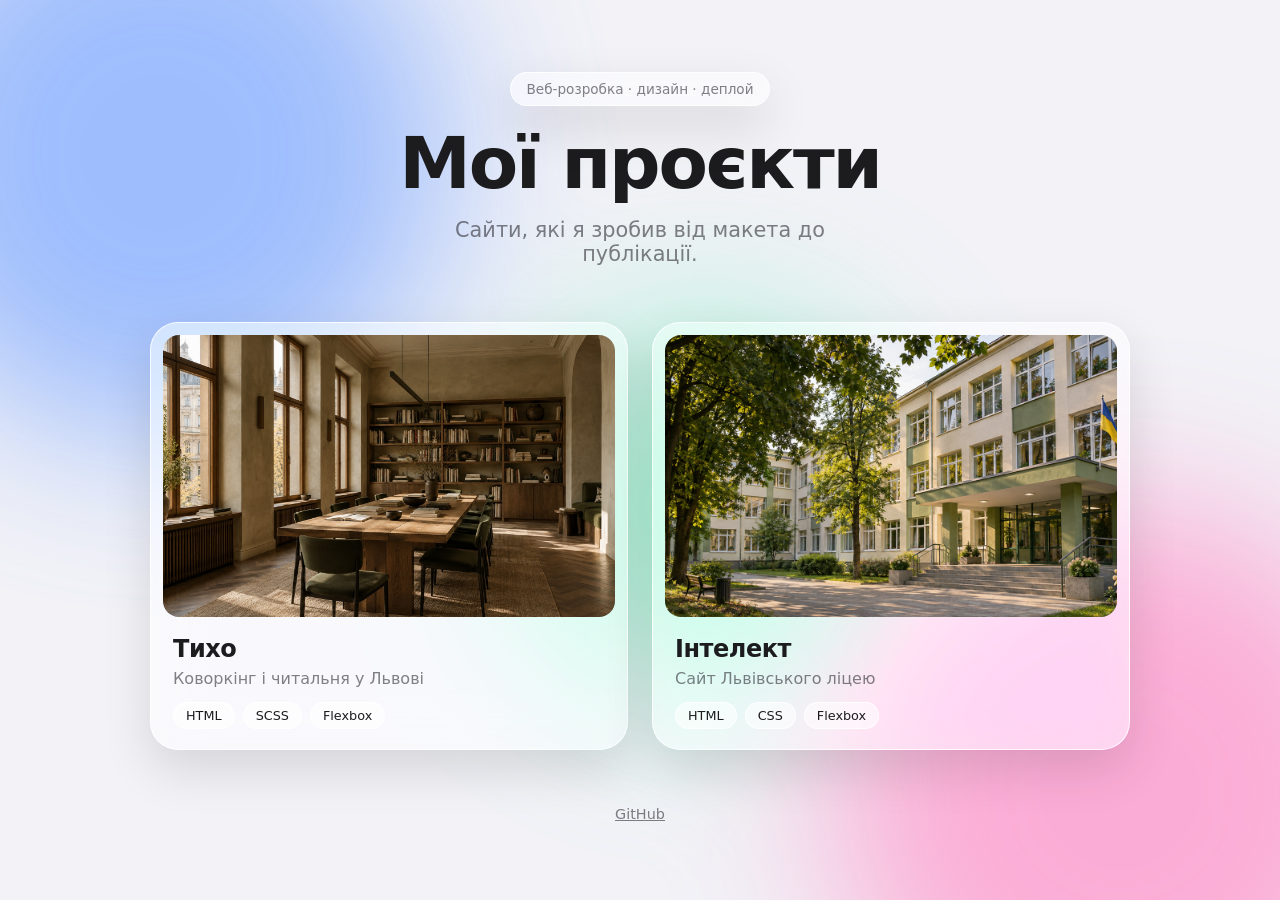
==== commit 2694d5a4: "Redesign index page: glass style, project cards, light/dark" ====
--- a/index.html
+++ b/index.html
@@ -3,57 +3,214 @@
   <head>
     <meta charset="UTF-8" />
     <meta name="viewport" content="width=device-width, initial-scale=1.0" />
-    <title>Мої проєкти</title>
+    <title>Назар · Мої проєкти</title>
+    <meta name="description" content="Сайти, які я зробив: верстка, дизайн, деплой." />
     <style>
-      :root { color-scheme: light dark; }
+      /* ===== 1. Кольори як змінні: світла тема за замовчуванням ===== */
+      :root {
+        color-scheme: light dark;
+        --bg: #f2f2f7;               /* фон як в iOS */
+        --text: #1c1c1e;
+        --muted: rgba(60, 60, 67, 0.65);
+        --glass: rgba(255, 255, 255, 0.55);        /* напівпрозора «скляна» заливка */
+        --glass-border: rgba(255, 255, 255, 0.8);
+        --shadow: 0 20px 50px rgba(0, 0, 0, 0.12);
+        --blob-1: #7aa7ff;
+        --blob-2: #ff8fc7;
+        --blob-3: #8ef0c9;
+        --radius: 28px;
+      }
+
+      /* ===== 2. Темна тема: просто перевизначаємо ті самі змінні ===== */
+      @media (prefers-color-scheme: dark) {
+        :root {
+          --bg: #000;
+          --text: #f5f5f7;
+          --muted: rgba(235, 235, 245, 0.6);
+          --glass: rgba(44, 44, 46, 0.45);
+          --glass-border: rgba(255, 255, 255, 0.14);
+          --shadow: 0 20px 60px rgba(0, 0, 0, 0.6);
+          --blob-1: #2f5bff;
+          --blob-2: #b0307a;
+          --blob-3: #15a37a;
+        }
+      }
+
+      * { box-sizing: border-box; }
+
       body {
         margin: 0;
         min-height: 100vh;
+        font-family: -apple-system, BlinkMacSystemFont, "SF Pro Display", "Segoe UI", system-ui, sans-serif;
+        background: var(--bg);
+        color: var(--text);
+        overflow-x: hidden;
+        -webkit-font-smoothing: antialiased;
+      }
+
+      /* ===== 3. Кольорові плями позаду: саме їх «розмиває» скло ===== */
+      .blobs {
+        position: fixed;
+        inset: 0;
+        z-index: -1;
+        filter: blur(80px);
+        opacity: 0.7;
+      }
+      .blobs span {
+        position: absolute;
+        width: 45vmax;
+        aspect-ratio: 1;
+        border-radius: 50%;
+        animation: float 18s ease-in-out infinite alternate;
+      }
+      .blobs span:nth-child(1) { background: var(--blob-1); top: -15%; left: -10%; }
+      .blobs span:nth-child(2) { background: var(--blob-2); bottom: -20%; right: -10%; animation-delay: -6s; }
+      .blobs span:nth-child(3) { background: var(--blob-3); top: 35%; left: 40%; width: 30vmax; animation-delay: -12s; }
+
+      @keyframes float {
+        to { transform: translate(8vw, 6vh) scale(1.15); }
+      }
+
+      /* ===== 4. Головне: «скло» = напівпрозорий фон + backdrop-filter ===== */
+      .glass {
+        background: var(--glass);
+        backdrop-filter: blur(24px) saturate(180%);
+        -webkit-backdrop-filter: blur(24px) saturate(180%); /* для Safari/iPhone */
+        border: 1px solid var(--glass-border);
+        border-radius: var(--radius);
+        box-shadow: var(--shadow);
+      }
+
+      main {
+        width: min(100% - 32px, 980px);
+        margin: 0 auto;
+        padding: 72px 0 48px;
+      }
+
+      /* ===== 5. Шапка ===== */
+      header { text-align: center; margin-bottom: 56px; }
+
+      .badge {
+        display: inline-block;
+        padding: 8px 16px;
+        font-size: 0.85rem;
+        color: var(--muted);
+        border-radius: 999px;   /* «пігулка» */
+        margin-bottom: 20px;
+      }
+
+      h1 {
+        font-size: clamp(2.6rem, 7vw, 4.5rem);  /* розмір росте з шириною екрана */
+        line-height: 1.05;
+        letter-spacing: -0.03em;
+        margin: 0 0 16px;
+      }
+
+      header p {
+        font-size: clamp(1.05rem, 2.2vw, 1.3rem);
+        color: var(--muted);
+        margin: 0 auto;
+        max-width: 34ch;
+      }
+
+      /* ===== 6. Сітка карток: на телефоні 1 колонка, на компі 2 ===== */
+      .grid {
+        list-style: none;
+        padding: 0;
+        margin: 0;
         display: grid;
-        place-items: center;
-        font-family: system-ui, sans-serif;
-        background: #f4f1ec;
-        color: #1d1d1b;
-      }
-      @media (prefers-color-scheme: dark) {
-        body { background: #161614; color: #ecebe6; }
-        a { background: #23231f; border-color: #3a3a34; }
-      }
-      main { width: min(100% - 32px, 520px); }
-      h1 { font-size: 2rem; margin: 0 0 1.5rem; }
-      ul { list-style: none; padding: 0; margin: 0; display: grid; gap: 12px; }
-      a {
+        grid-template-columns: repeat(auto-fit, minmax(min(100%, 380px), 1fr));
+        gap: 24px;
+      }
+
+      .card {
         display: block;
-        padding: 18px 20px;
-        border: 1px solid #d9d4ca;
-        border-radius: 12px;
-        background: #fff;
+        padding: 12px;
         color: inherit;
         text-decoration: none;
-        transition: transform 0.15s;
-      }
-      a:hover { transform: translateY(-2px); }
-      a strong { display: block; font-size: 1.15rem; }
-      a span { opacity: 0.7; font-size: 0.95rem; }
+        transition: transform 0.35s cubic-bezier(0.2, 0.8, 0.2, 1), box-shadow 0.35s;
+      }
+      .card:hover,
+      .card:focus-visible {
+        transform: translateY(-6px) scale(1.01);
+        box-shadow: 0 30px 70px rgba(0, 0, 0, 0.2);
+      }
+      .card:focus-visible { outline: 3px solid var(--blob-1); outline-offset: 4px; }
+
+      .card img {
+        display: block;
+        width: 100%;
+        aspect-ratio: 16 / 10;
+        object-fit: cover;
+        border-radius: calc(var(--radius) - 12px); /* внутрішній радіус = зовнішній − відступ */
+        transition: transform 0.6s;
+      }
+      .card:hover img { transform: scale(1.02); }
+
+      .card-body { padding: 18px 10px 8px; }
+      .card h2 { font-size: 1.5rem; letter-spacing: -0.02em; margin: 0 0 6px; }
+      .card p { margin: 0 0 14px; color: var(--muted); }
+
+      .tags { display: flex; flex-wrap: wrap; gap: 8px; }
+      .tags span {
+        font-size: 0.8rem;
+        padding: 5px 12px;
+        border-radius: 999px;
+        background: var(--glass);
+        border: 1px solid var(--glass-border);
+      }
+
+      footer {
+        text-align: center;
+        color: var(--muted);
+        font-size: 0.9rem;
+        margin-top: 56px;
+      }
+      footer a { color: inherit; }
+
+      /* Людям, яким рух заважає, вимикаємо анімації */
+      @media (prefers-reduced-motion: reduce) {
+        .blobs span { animation: none; }
+        .card, .card img { transition: none; }
+      }
     </style>
   </head>
   <body>
+    <div class="blobs" aria-hidden="true"><span></span><span></span><span></span></div>
+
     <main>
-      <h1>Мої проєкти</h1>
-      <ul>
+      <header>
+        <span class="badge glass">Веб-розробка · дизайн · деплой</span>
+        <h1>Мої проєкти</h1>
+        <p>Сайти, які я зробив від макета до публікації.</p>
+      </header>
+
+      <ul class="grid">
         <li>
-          <a href="tyho/">
-            <strong>Тихо</strong>
-            <span>Коворкінг і читальня · Львів</span>
+          <a class="card glass" href="tyho/">
+            <img src="tyho/tyho.images/tykho-workspace.jpg" alt="Простір коворкінгу «Тихо»" loading="lazy" />
+            <div class="card-body">
+              <h2>Тихо</h2>
+              <p>Коворкінг і читальня у Львові</p>
+              <div class="tags"><span>HTML</span><span>SCSS</span><span>Flexbox</span></div>
+            </div>
           </a>
         </li>
         <li>
-          <a href="licey/">
-            <strong>Інтелект</strong>
-            <span>Сайт Львівського ліцею</span>
+          <a class="card glass" href="licey/">
+            <img src="licey/School.images/hero.jpg" alt="Будівля ліцею «Інтелект»" loading="lazy" />
+            <div class="card-body">
+              <h2>Інтелект</h2>
+              <p>Сайт Львівського ліцею</p>
+              <div class="tags"><span>HTML</span><span>CSS</span><span>Flexbox</span></div>
+            </div>
           </a>
         </li>
       </ul>
+
+      <footer>
+        <a href="https://github.com/teodorovychnazar199823-glitch">GitHub</a>
+      </footer>
     </main>
   </body>
 </html>
